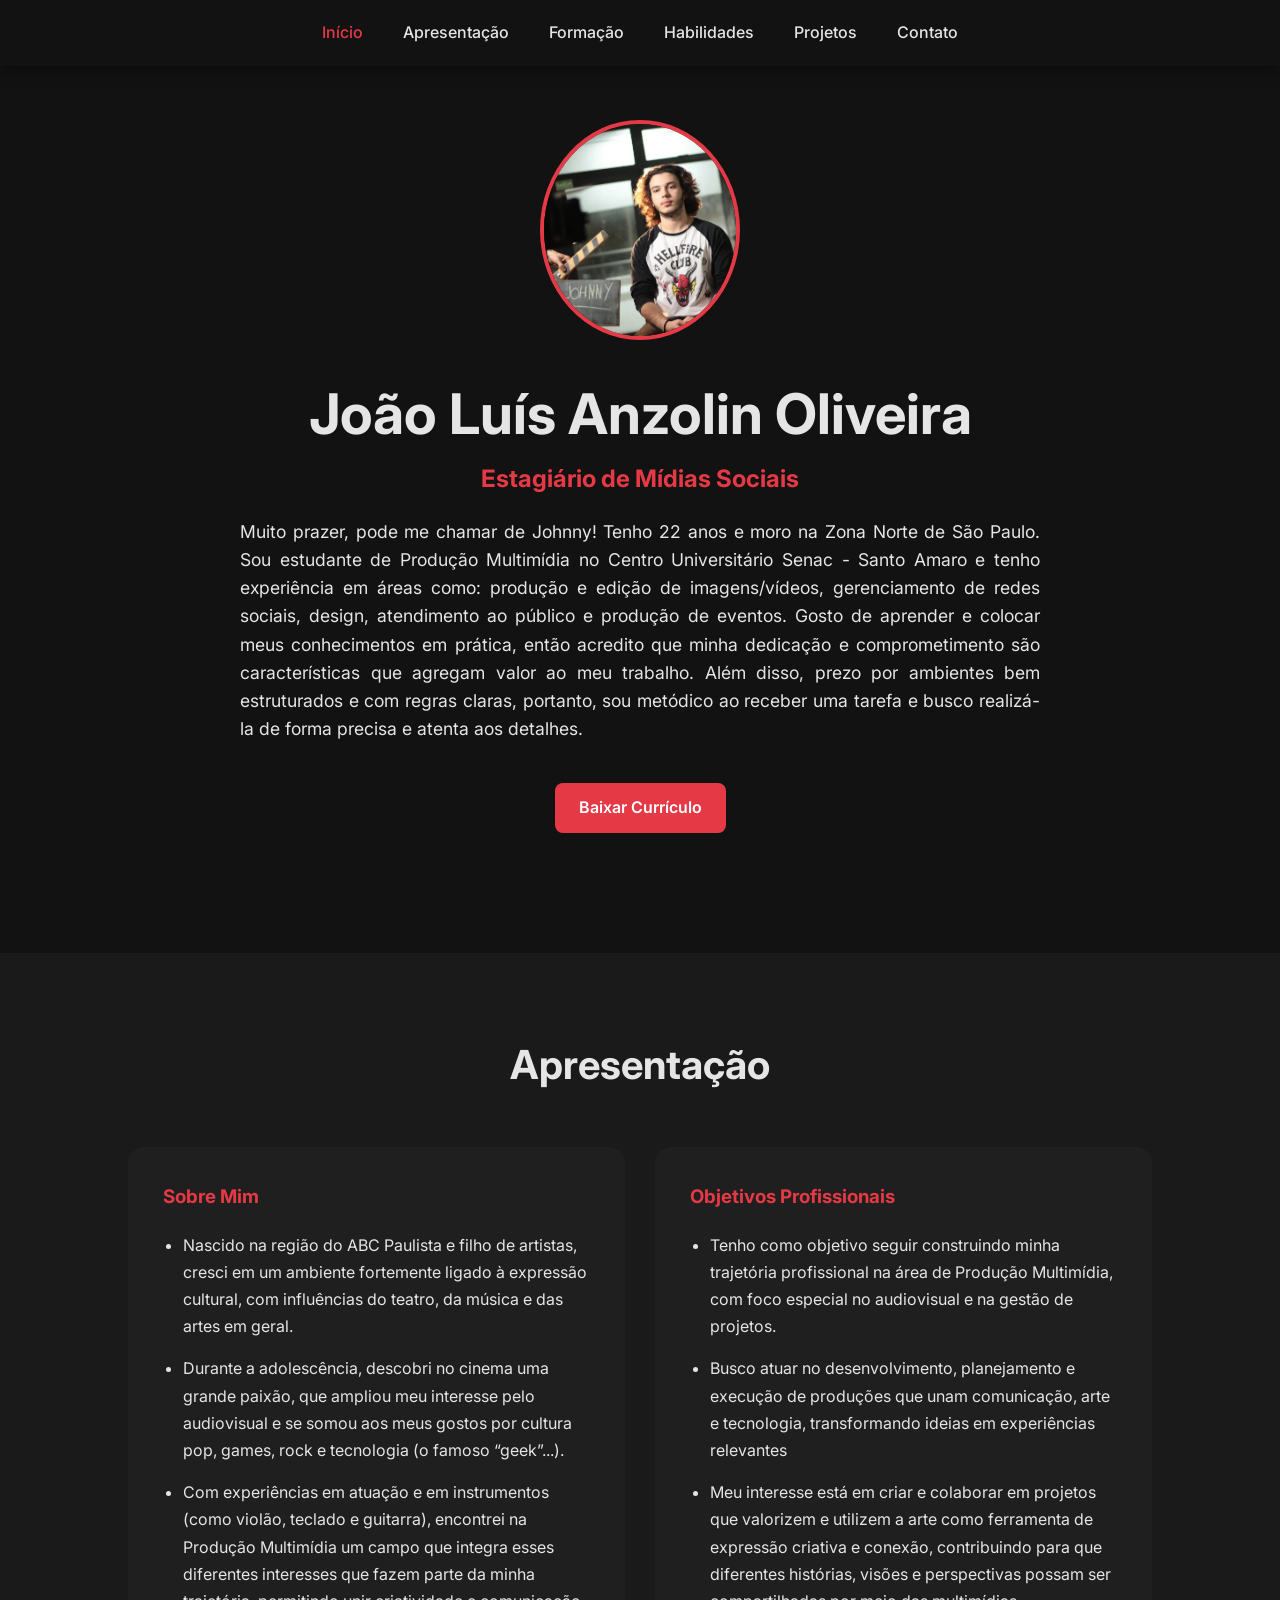
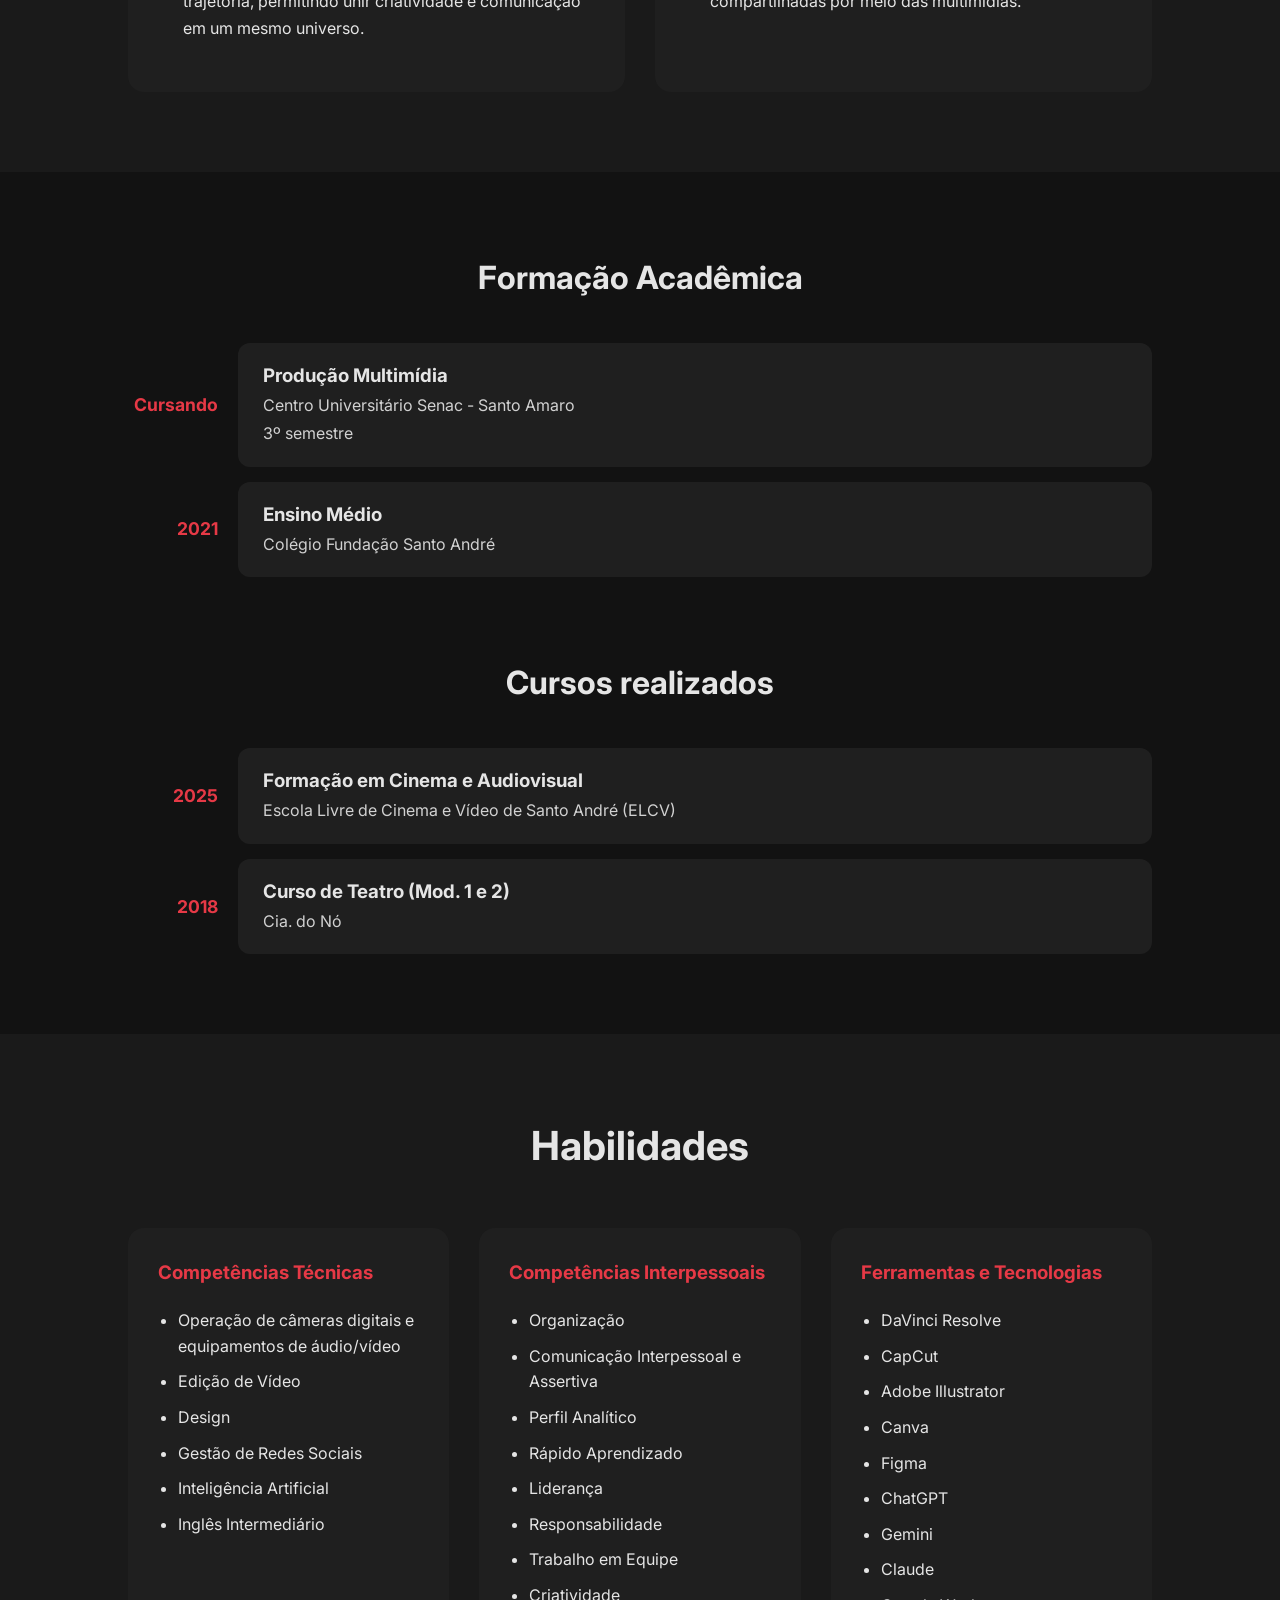
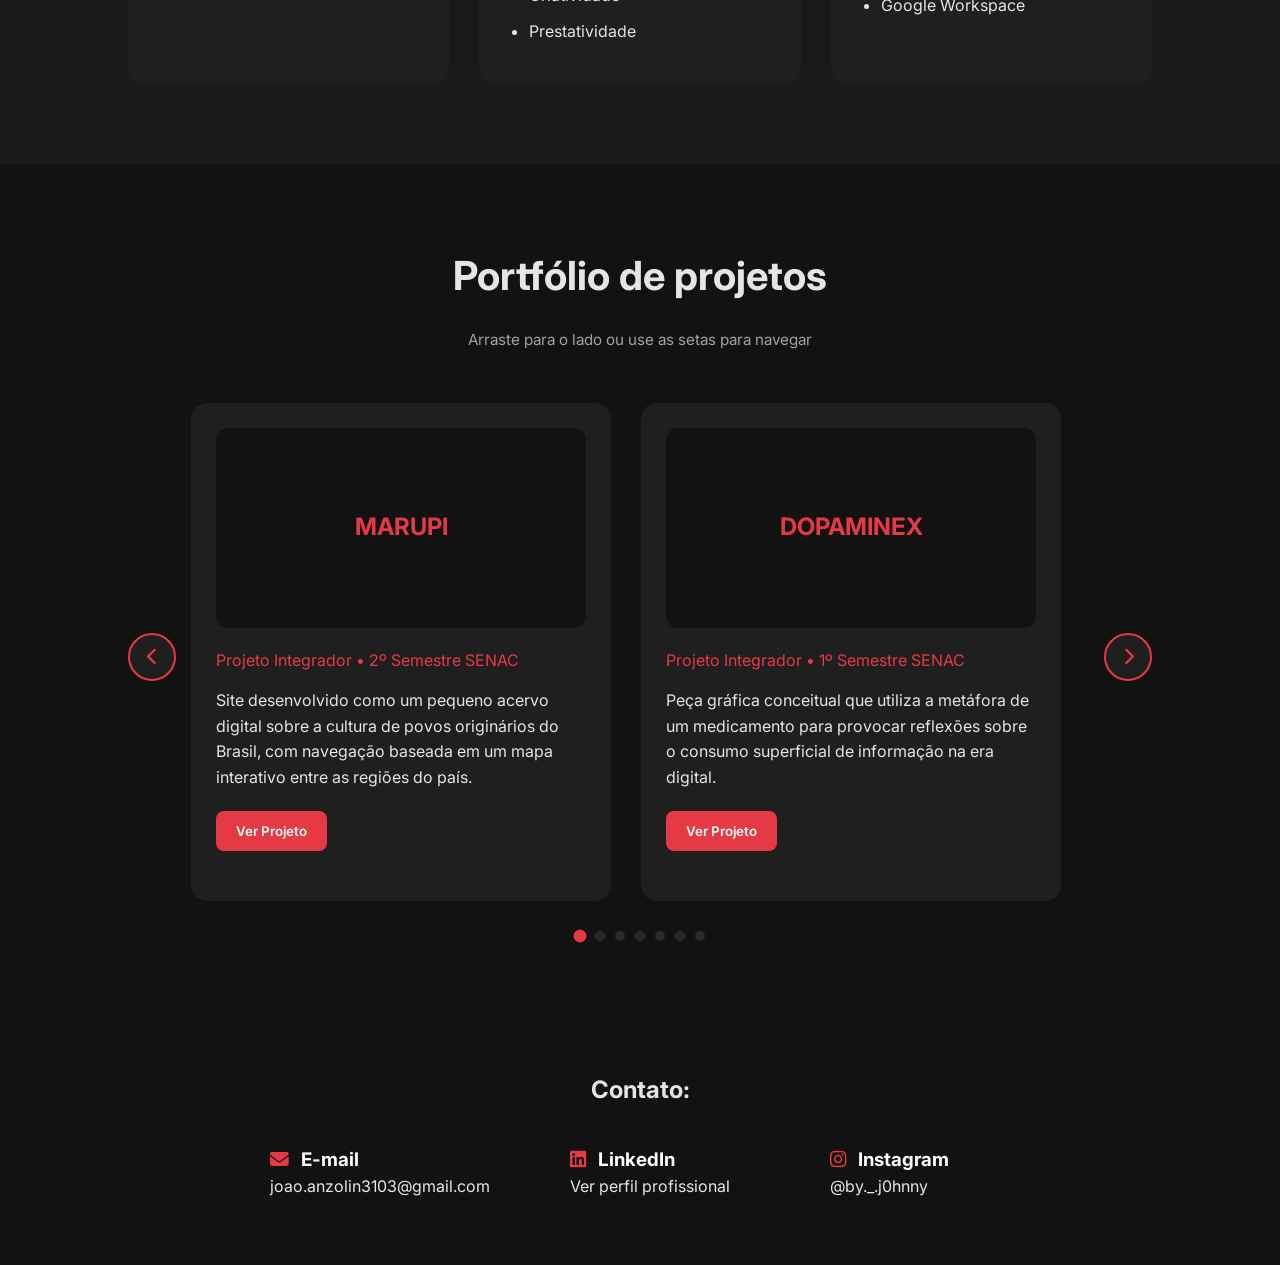
==== index.html @ f4785bb2 "Add files via upload" ====
<!DOCTYPE html>
<html lang="pt-BR">

<head>

    <meta charset="UTF-8">
    <meta name="viewport" content="width=device-width, initial-scale=1.0">

    <title>João Luís Anzolin Oliveira | Portfólio</title>

    <meta name="description" content="Portfólio de João Luís Anzolin Oliveira, estudante de Produção Multimídia e estagiário de Mídias Sociais. Conheça os projetos!">

    <!-- Como o link do site aparece ao ser compartilhado
         (no WhatsApp, LinkedIn, Facebook, etc.) -->
    <meta property="og:type" content="website">
    <meta property="og:title" content="João Luís Anzolin Oliveira | Portfólio">
    <meta property="og:description" content="Portfólio de João Luís Anzolin Oliveira, estudante de Produção Multimídia e estagiário de Mídias Sociais. Conheça os projetos!">
    <meta property="og:image" content="img/perfil.jpg">

    <!-- Trocar pela URL real onde o site for publicado -->
    <meta property="og:url" content="https://.com.br">
    <meta property="og:locale" content="pt_BR">

    <link rel="stylesheet" href="https://cdnjs.cloudflare.com/ajax/libs/font-awesome/6.7.2/css/all.min.css">
    <link rel="stylesheet" href="css/style.css">

</head>

<body>

    <!-- ============================================
         LINK DE ACESSIBILIDADE
         permitindo pular o menu e ir direto ao conteúdo
    ============================================ -->

    <a href="#conteudo-principal" class="skip-link">Pular para o conteúdo principal</a>

    <!-- ============================================
         HEADER
    ============================================ -->

    <header>
        <nav>
            <button class="menu-hamburguer" type="button" aria-label="Abrir menu de navegação" aria-expanded="false" aria-controls="menu-principal">
                <i class="fa-solid fa-bars"></i>
            </button>

            <ul id="menu-principal">
                <li><a href="#home">Início</a></li>
                <li><a href="#sobre">Apresentação</a></li>
                <li><a href="#formacao">Formação</a></li>
                <li><a href="#habilidades">Habilidades</a></li>
                <li><a href="#projetos">Projetos</a></li>
                <li><a href="#contato">Contato</a></li>
            </ul>
        </nav>
    </header>

    <!-- ============================================
         CONTEÚDO PRINCIPAL
    ============================================ -->

    <main id="conteudo-principal">

        <!-- ===========================
             HOME
        =========================== -->

        <section id="home" class="hero">

            <img src="img/perfil.jpg" alt="Foto de João Luís">

            <h1>João Luís Anzolin Oliveira</h1>

            <h2>Estagiário de Mídias Sociais</h2>

            <p>
                Muito prazer, pode me chamar de Johnny!
                Tenho 22 anos e moro na Zona Norte de São Paulo.
                Sou estudante de Produção Multimídia no Centro Universitário Senac - Santo Amaro
                e tenho experiência em áreas como: produção e edição de imagens/vídeos,
                gerenciamento de redes sociais, design, atendimento ao público e produção de eventos.
                Gosto de aprender e colocar meus conhecimentos em prática, então acredito
                que minha dedicação e comprometimento são características que agregam valor ao meu trabalho.
                Além disso, prezo por ambientes bem estruturados e com regras claras, portanto,
                sou metódico ao receber uma tarefa e busco realizá-la de forma precisa e atenta aos detalhes.
            </p>

            <div class="hero-buttons">
                <a href="arquivos/Currículo João Luís A. Oliveira.pdf" download>
                    Baixar Currículo
                </a>
            </div>

        </section>

        <!-- ===========================
             SOBRE
        =========================== -->

        <section id="sobre" class="revelar">

            <div class="container">

                <h2>Apresentação</h2>

                <div class="sobre-content">

                    <div class="card-sobre">

                        <h3>Sobre Mim</h3>

                        <ul>
                            <li>
                                Nascido na região do ABC Paulista e filho de artistas,
                                cresci em um ambiente fortemente ligado à expressão cultural,
                                com influências do teatro, da música e das artes em geral.
                            </li>

                            <li>
                                Durante a adolescência, descobri no cinema uma grande paixão,
                                que ampliou meu interesse pelo audiovisual e se somou aos meus
                                gostos por cultura pop, games, rock e tecnologia (o famoso “geek”...).
                            </li>

                            <li>
                                Com experiências em atuação e em instrumentos (como violão, teclado e guitarra),
                                encontrei na Produção Multimídia um campo que integra esses diferentes interesses
                                que fazem parte da minha trajetória, permitindo unir criatividade e comunicação
                                em um mesmo universo.
                            </li>
                        </ul>

                    </div>

                    <div class="card-sobre">

                        <h3>Objetivos Profissionais</h3>

                        <ul>
                            <li>
                                Tenho como objetivo seguir construindo minha trajetória
                                profissional na área de Produção Multimídia, com foco
                                especial no audiovisual e na gestão de projetos.
                            </li>

                            <li>
                                Busco atuar no desenvolvimento, planejamento e execução de produções que unam
                                comunicação, arte e tecnologia, transformando ideias em experiências relevantes
                            </li>

                            <li>
                                Meu interesse está em criar e colaborar em projetos que valorizem e utilizem a arte
                                como ferramenta de expressão criativa e conexão, contribuindo para que diferentes histórias,
                                visões e perspectivas possam ser compartilhadas por meio das multimídias.
                            </li>
                        </ul>

                    </div>

                </div>

            </div>

        </section>

        <!-- ===========================
             FORMAÇÃO
        =========================== -->

        <section id="formacao" class="revelar">

            <div class="container">

                <h2>Formação Acadêmica</h2>

                <div class="timeline">

                    <div class="timeline-item">
                        <span class="ano">Cursando</span>
                        <div class="timeline-card">
                            <h3>Produção Multimídia</h3>
                            <p>Centro Universitário Senac - Santo Amaro</p>
                            <p>3º semestre</p>
                        </div>
                    </div>

                    <div class="timeline-item">
                        <span class="ano">2021</span>
                        <div class="timeline-card">
                            <h3>Ensino Médio</h3>
                            <p>Colégio Fundação Santo André</p>
                        </div>
                    </div>

                </div>

            </div>

            <div class="container">

                <h2>Cursos realizados</h2>

                <div class="timeline">

                    <div class="timeline-item">
                        <span class="ano">2025</span>
                        <div class="timeline-card">
                            <h3>Formação em Cinema e Audiovisual</h3>
                            <p>Escola Livre de Cinema e Vídeo de Santo André (ELCV)</p>
                        </div>
                    </div>

                    <div class="timeline-item">
                        <span class="ano">2018</span>
                        <div class="timeline-card">
                            <h3>Curso de Teatro (Mod. 1 e 2)</h3>
                            <p>Cia. do Nó</p>
                        </div>
                    </div>

                </div>

            </div>

        </section>

        <!-- ===========================
             HABILIDADES
        =========================== -->

        <section id="habilidades" class="revelar">

            <div class="container">

                <h2>Habilidades</h2>

                <div class="skills-grid">

                    <div class="skill-card">

                        <h3>Competências Técnicas</h3>

                        <ul>
                            <li>Operação de câmeras digitais e equipamentos de áudio/vídeo</li>
                            <li>Edição de Vídeo</li>
                            <li>Design</li>
                            <li>Gestão de Redes Sociais</li>
                            <li>Inteligência Artificial</li>
                            <li>Inglês Intermediário</li>
                        </ul>

                    </div>

                    <div class="skill-card">

                        <h3>Competências Interpessoais</h3>

                        <ul>
                            <li>Organização</li>
                            <li>Comunicação Interpessoal e Assertiva</li>
                            <li>Perfil Analítico</li>
                            <li>Rápido Aprendizado</li>
                            <li>Liderança</li>
                            <li>Responsabilidade</li>
                            <li>Trabalho em Equipe</li>
                            <li>Criatividade</li>
                            <li>Prestatividade</li>
                        </ul>

                    </div>

                    <div class="skill-card">

                        <h3>Ferramentas e Tecnologias</h3>

                        <ul>
                            <li>DaVinci Resolve</li>
                            <li>CapCut</li>
                            <li>Adobe Illustrator</li>
                            <li>Canva</li>
                            <li>Figma</li>
                            <li>ChatGPT</li>
                            <li>Gemini</li>
                            <li>Claude</li>
                            <li>Google Workspace</li>
                        </ul>

                    </div>

                </div>

            </div>

        </section>

        <!-- ===========================
             PORTFÓLIO DE PROJETOS
        =========================== -->

        <section id="projetos" class="revelar">

            <div class="container">

                <h2>Portfólio de projetos</h2>
                <p class="carrossel-dica">Arraste para o lado ou use as setas para navegar</p>

                <div class="carrossel-projetos">

                    <button class="carrossel-seta carrossel-seta-anterior" type="button" aria-label="Ver projeto anterior">
                        <i class="fa-solid fa-chevron-left"></i>
                    </button>

                    <div class="projetos-grid" id="projetos-grid">

                        <!-- MARUPI -->

                        <div class="projeto-card">

                            <div class="projeto-capa">
                                MARUPI
                            </div>

                            <p class="projeto-subtitulo">
                                Projeto Integrador • 2º Semestre SENAC
                            </p>

                            <p>
                                Site desenvolvido como um pequeno acervo digital sobre a cultura de povos originários do Brasil,
                                com navegação baseada em um mapa interativo entre as regiões do país.
                            </p>

                            <button class="projeto-btn" data-modal-target="modal-marupi">
                                Ver Projeto
                            </button>

                        </div>

                        <!-- DOPAMINEX -->

                        <div class="projeto-card">

                            <div class="projeto-capa">
                                DOPAMINEX
                            </div>

                            <p class="projeto-subtitulo">
                                Projeto Integrador • 1º Semestre SENAC
                            </p>

                            <p>
                                Peça gráfica conceitual que utiliza a metáfora de um medicamento para provocar reflexões sobre o consumo superficial
                                de informação na era digital.
                            </p>

                            <button class="projeto-btn" data-modal-target="modal-dopaminex">
                                Ver Projeto
                            </button>

                        </div>

                        <!-- PRA ONDE? -->

                        <div class="projeto-card">

                            <div class="projeto-capa">
                                PRA ONDE?
                            </div>

                            <p class="projeto-subtitulo">
                                Curta-metragem • ELCV
                            </p>

                            <p>
                                Filme produzido em apenas 72 horas para a Noite de Kino 2024,
                                reunindo estudantes de cinema em um desafio de criação audiovisual intensiva.
                            </p>

                            <button class="projeto-btn" data-modal-target="modal-curta">
                                Ver Projeto
                            </button>

                        </div>

                        <!-- CARTÕES POSTAIS -->

                        <div class="projeto-card">

                            <div class="projeto-capa">
                                CARTÕES POSTAIS
                            </div>

                            <p class="projeto-subtitulo">
                                Projeto Gráfico
                            </p>

                            <p>
                                Série de cartões-postais que exploram a interpretação visual de uma música, transformando elementos sonoros em composições gráficas
                                por meio de cor, forma e referências.
                            </p>

                            <button class="projeto-btn" data-modal-target="modal-cartao">
                                Ver Projeto
                            </button>

                        </div>

                        <!-- DATA VISUALIZATION -->

                        <div class="projeto-card">

                            <div class="projeto-capa">
                                DATA VISUALIZATION
                            </div>

                            <p class="projeto-subtitulo">
                                Pôster de visualização de dados experimental
                            </p>

                            <p>
                                Projeto desenvolvido a partir de pesquisa histórica sobre o cinema como mídia, representando suas conexões,
                                influências e transformações desde o surgimento até a contemporaneidade.
                            </p>

                            <button class="projeto-btn" data-modal-target="modal-dataviz">
                                Ver Projeto
                            </button>

                        </div>

                        <!-- PARTILHAR -->

                        <div class="projeto-card">

                            <div class="projeto-capa">
                                PARTILHAR
                            </div>

                            <p class="projeto-subtitulo">
                                Exercício semiótica
                            </p>

                            <p>
                                Vídeo desenvolvido a partir de uma poesia autoral, explorando diferentes formas de construir significado por meio da imagem,
                                do som e expressão visual.
                            </p>

                            <button class="projeto-btn" data-modal-target="modal-partilhar">
                                Ver Projeto
                            </button>

                        </div>

                        <!-- EXERCÍCIOS DE CÂMERA -->

                        <div class="projeto-card">

                            <div class="projeto-capa">
                                OPERAÇÃO DE CÂMERA
                            </div>

                            <p class="projeto-subtitulo">
                                Exercícios práticos • Instituto CRIAR
                            </p>

                            <p>
                                Captações realizadas para o estudo prático de operação de câmeras e direção
                                de fotografia, utilizando equipamentos profissionais e o estúdio da instituição.
                            </p>

                            <button class="projeto-btn" data-modal-target="modal-exercicios-camera">
                                Ver Projeto
                            </button>

                        </div>

                    </div>

                    <button class="carrossel-seta carrossel-seta-proxima" type="button" aria-label="Ver próximo projeto">
                        <i class="fa-solid fa-chevron-right"></i>
                    </button>

                </div>

                <div class="carrossel-dots" id="carrossel-dots" role="tablist" aria-label="Selecionar projeto"></div>

            </div>

        </section>

    </main>

    <!-- ============================================
         CONTATO
    ============================================ -->

    <footer id="contato" class="revelar">

        <div class="container">

            <h2>Contato:</h2>

            <div class="contato-links">

                <a href="https://mail.google.com/mail/?view=cm&fs=1&to=joao.anzolin3103@gmail.com"
                   target="_blank"
                   class="contato-item">
                    <h3><i class="fa-solid fa-envelope"></i> E-mail</h3>
                    <p>joao.anzolin3103@gmail.com</p>
                </a>

                <a href="https://www.linkedin.com/in/joão-luís-anzolin-oliveira-823306269"
                   target="_blank"
                   class="contato-item">
                    <h3><i class="fa-brands fa-linkedin"></i> LinkedIn</h3>
                    <p>Ver perfil profissional</p>
                </a>

                <a href="https://www.instagram.com/by._.j0hnny"
                   target="_blank"
                   class="contato-item">
                    <h3><i class="fa-brands fa-instagram"></i> Instagram</h3>
                    <p>@by._.j0hnny</p>
                </a>

            </div>

        </div>

    </footer>

    <!-- ============================================
         MODAIS DOS PROJETOS
    ============================================ -->

    <div id="modal-dopaminex" class="modal" role="dialog" aria-modal="true" aria-labelledby="titulo-dopaminex">

        <div class="modal-content">

            <div class="modal-header">
                <h2 id="titulo-dopaminex">DOPAMINEX</h2>
            </div>

            <button class="fechar" data-modal-close aria-label="Fechar janela do projeto">
                &times;
            </button>

            <p class="descricao-projeto">
                O Projeto Integrador desenvolvido durante o 1º semestre do curso de Produção Multimídia do Senac,
                consiste em uma peça gráfica conceitual que propõe uma reflexão crítica sobre o consumo superficial de informação
                na era digital e seus impactos no pensamento crítico. A partir da metáfora de um medicamento, a proposta transforma
                a informação em um “produto de consumo”, questionando a forma como os conteúdos são absorvidos de maneira rápida,
                fragmentada e excessiva nas redes sociais. Com linguagem visual inspirada em embalagens farmacêuticas,
                o projeto utiliza elementos de ironia e sátira para evidenciar a busca constante por estímulos instantâneos
                e recompensas imediatas, incentivando o público a refletir sobre seus próprios hábitos de consumo, a sobrecarga
                de conteúdos e a perda de profundidade na construção do conhecimento.
            </p>

            <hr class="modal-divider">

            <div class="galeria">

                <figure class="imagem-projeto">
                    <a href="img/DOPAMINEX/caixa Dopaminex.jpg" target="_blank">
                        <img src="img/DOPAMINEX/caixa Dopaminex.jpg" alt="Peça gráfica Dopaminex 1">
                    </a>
                    <figcaption>
                        Peça gráfica 01 - Caixa
                    </figcaption>
                </figure>

                <figure class="imagem-projeto">
                    <a href="img/DOPAMINEX/rótulo Dopaminex.jpg" target="_blank">
                        <img src="img/DOPAMINEX/rótulo Dopaminex.jpg" alt="Peça gráfica Dopaminex 2">
                    </a>
                    <figcaption>
                        Peça gráfica 02 - Rótulo
                    </figcaption>
                </figure>

                <figure class="imagem-projeto">
                    <a href="img/DOPAMINEX/bula Dopaminex.jpg" target="_blank">
                        <img src="img/DOPAMINEX/bula Dopaminex.jpg" alt="Peça gráfica Dopaminex 3">
                    </a>
                    <figcaption>
                        Peça gráfica 03 - Bula
                    </figcaption>
                </figure>

            </div>

        </div>

    </div>

    <div id="modal-dataviz" class="modal" role="dialog" aria-modal="true" aria-labelledby="titulo-dataviz">

        <div class="modal-content">

            <div class="modal-header">
                <h2 id="titulo-dataviz">DATA VISUALIZATION</h2>
            </div>

            <button class="fechar" data-modal-close aria-label="Fechar janela do projeto">
                &times;
            </button>

            <p class="descricao-projeto">
                Projeto acadêmico desenvolvido para a disciplina de Arqueologia das Mídias, com foco na investigação histórica e
                cultural do cinema a partir de suas transformações técnicas, materiais e sociais ao longo do tempo.
                O trabalho resultou na criação de um pôster, concebido para representar as
                conexões, mutações e influências que moldaram essa mídia desde sua origem até a atualidade.
                A proposta combina pesquisa, design da informação e linguagem visual experimental para traduzir processos históricos
                complexos em uma experiência gráfica que evidencia as relações entre tecnologia, cultura e comunicação
            </p>

            <hr class="modal-divider">

            <div class="galeria">

                <figure class="imagem-projeto">
                    <a href="img/DATA VISUALIZATION/frente Pôster.jpg" target="_blank">
                        <img src="img/DATA VISUALIZATION/frente Pôster.jpg" alt="Pôster Data Visualization frente">
                    </a>
                    <figcaption>
                        Frente do pôster
                    </figcaption>
                </figure>

                <figure class="imagem-projeto">
                    <a href="img/DATA VISUALIZATION/verso Pôster.jpg" target="_blank">
                        <img src="img/DATA VISUALIZATION/verso Pôster.jpg" alt="Pôster Data Visualization verso">
                    </a>
                    <figcaption>
                        Verso do pôster
                    </figcaption>
                </figure>

            </div>

        </div>

    </div>

    <div id="modal-cartao" class="modal" role="dialog" aria-modal="true" aria-labelledby="titulo-cartao">

        <div class="modal-content">

            <div class="modal-header">
                <h2 id="titulo-cartao">CARTÕES POSTAIS</h2>
            </div>

            <button class="fechar" data-modal-close aria-label="Fechar janela do projeto">
                &times;
            </button>

            <p class="descricao-projeto">
                Projeto acadêmico desenvolvido na disciplina de Processos Gráficos, voltado à tradução de uma obra musical
                para a linguagem visual. A partir da música "YYZ", da banda Rush, foram criados cinco cartões-postais que
                exploram diferentes interpretações gráficas de seus ritmos, referências e atmosferas, utilizando elementos
                de composição, cor e forma para transformar uma experiência sonora em comunicação visual.
            </p>

            <hr class="modal-divider">

            <div class="galeria">

                <figure class="imagem-projeto">
                    <a href="img/CARTÕES POSTAIS/Cartão 01.jpg" target="_blank">
                        <img src="img/CARTÕES POSTAIS/Cartão 01.jpg" alt="Arte Cartão Postal 01">
                    </a>
                    <figcaption>
                        Arte 01
                    </figcaption>
                </figure>

                <figure class="imagem-projeto">
                    <a href="img/CARTÕES POSTAIS/Cartão 02.jpg" target="_blank">
                        <img src="img/CARTÕES POSTAIS/Cartão 02.jpg" alt="Arte Cartão Postal 02">
                    </a>
                    <figcaption>
                        Arte 02
                    </figcaption>
                </figure>

                <figure class="imagem-projeto">
                    <a href="img/CARTÕES POSTAIS/Cartão 03.jpg" target="_blank">
                        <img src="img/CARTÕES POSTAIS/Cartão 03.jpg" alt="Arte Cartão Postal 03">
                    </a>
                    <figcaption>
                        Arte 03
                    </figcaption>
                </figure>

                <figure class="imagem-projeto">
                    <a href="img/CARTÕES POSTAIS/Cartão 04.jpg" target="_blank">
                        <img src="img/CARTÕES POSTAIS/Cartão 04.jpg" alt="Arte Cartão Postal 04">
                    </a>
                    <figcaption>
                        Arte 04
                    </figcaption>
                </figure>

                <figure class="imagem-projeto">
                    <a href="img/CARTÕES POSTAIS/Cartão 05.jpg" target="_blank">
                        <img src="img/CARTÕES POSTAIS/Cartão 05.jpg" alt="Arte Cartão Postal 05">
                    </a>
                    <figcaption>
                        Arte 05
                    </figcaption>
                </figure>

                <figure class="imagem-projeto">
                    <a href="img/CARTÕES POSTAIS/Cartão verso.jpg" target="_blank">
                        <img src="img/CARTÕES POSTAIS/Cartão verso.jpg" alt="Arte Cartão Postal verso">
                    </a>
                    <figcaption>
                        Verso cartão
                    </figcaption>
                </figure>

            </div>

        </div>

    </div>

    <div id="modal-partilhar" class="modal" role="dialog" aria-modal="true" aria-labelledby="titulo-partilhar">

        <div class="modal-content">

            <div class="modal-header">
                <h2 id="titulo-partilhar">PARTILHAR</h2>
            </div>

            <button class="fechar" data-modal-close aria-label="Fechar janela do projeto">
                &times;
            </button>

            <p class="descricao-projeto">
                Projeto acadêmico desenvolvido para a disciplina de Comunicação e Expressão, com o objetivo de explorar a
                construção de significados por meio de diferentes sistemas de linguagem. A partir de uma poesia autoral,
                foi desenvolvido um vídeo experimental que buscou comunicar sensações, conceitos e interpretações para além
                das palavras, investigando como diferentes signos podem transmitir mensagens e influenciar a percepção do público.
            </p>

            <hr class="modal-divider">

            <div class="galeria">

                <figure class="imagem-projeto">

                    <iframe
                        id="player-partilhar"
                        class="video-projeto"
                        src=""
                        data-src="https://www.youtube.com/embed/IU_LIk_MJOg?enablejsapi=1"
                        title="PARTILHAR"
                        allowfullscreen>
                    </iframe>

                    <figcaption>
                        Vídeo experimental
                    </figcaption>

                </figure>

                <figure class="imagem-projeto">
                    <a href="img/PARTILHAR/Poesia autoral.jpg" target="_blank">
                        <img src="img/PARTILHAR/Poesia autoral.jpg" alt="Poesia PARTILHAR">
                    </a>
                    <figcaption>
                        Poesia autoral
                    </figcaption>
                </figure>

            </div>

        </div>

    </div>

    <div id="modal-curta" class="modal" role="dialog" aria-modal="true" aria-labelledby="titulo-curta">

        <div class="modal-content">

            <div class="modal-header">
                <h2 id="titulo-curta">PRA ONDE?</h2>
            </div>

            <button class="fechar" data-modal-close aria-label="Fechar janela do projeto">
                &times;
            </button>

            <p class="descricao-projeto">
                Curta-metragem produzido pelas turmas 10 e 11 da Escola Livre de Cinema e Vídeo de Santo André
                para a Noite de Kino 2024, tradicional mostra e gincana audiovisual promovida pelo Festival Internacional de Curtas
                de São Paulo (Curta Kinoforum). O desafio consistia na criação de um filme em apenas 3 dias,
                desde a concepção até a finalização. Neste projeto, atuei na equipe de fotografia, contribuindo para a construção da
                linguagem visual da obra. O resultado foi exibido na Cinemateca Brasileira, ao lado de produções realizadas por
                estudantes de diversas escolas e faculdades de cinema
            </p>

            <hr class="modal-divider">

            <div class="galeria">

                <figure class="imagem-projeto">

                    <iframe
                        id="player-pra-onde"
                        class="video-projeto"
                        src=""
                        data-src="https://www.youtube.com/embed/0gg0PF0K8fY?enablejsapi=1"
                        title="PRA ONDE?"
                        allowfullscreen>
                    </iframe>

                    <figcaption>
                        Curta-metragem ELCV
                    </figcaption>

                </figure>

            </div>

        </div>

    </div>

    <div id="modal-marupi" class="modal" role="dialog" aria-modal="true" aria-labelledby="titulo-marupi">

        <div class="modal-content">

            <div class="modal-header">
                <h2 id="titulo-marupi">MARUPI</h2>
            </div>

            <button class="fechar" data-modal-close aria-label="Fechar janela do projeto">
                &times;
            </button>

            <p class="descricao-projeto">
                O Projeto Integrador desenvolvido no 2º semestre do curso de Produção Multimídia do Senac foi
                um site interativo concebido como um acervo digital sobre a cultura de povos originários representativos de cada região
                do Brasil, estruturado a partir de um mapa do país que permite o usuário explorar e conhecer etnias
                diferentes em cada território. O projeto reúne conteúdos sobre história, arte, medicinas tradicionais, rituais, danças, rezas e
                cantos em uma navegação visual e acessível, com o objetivo de valorizar saberes ancestrais, aproximar o público da
                diversidade indígena e reforçar a ideia de que essas culturas permanecem vivas e em transformação. Em paralelo, foi
                também desenvolvida uma campanha curta de divulgação desse projeto pelo Instagram para apresentar o tema, estimular
                engajamento e levar os usuários ao site por meio de conteúdos informativos e interessantes.
            </p>

            <p class="link-instagram">
                <a href="https://www.instagram.com/marupi.caminhos?utm_source=ig_web_button_share_sheet&igsh=ZDNlZDc0MzIxNw=="
                   target="_blank">
                    <i class="fa-brands fa-instagram"></i>
                    Ver campanha no Instagram
                </a>
            </p>

            <hr class="modal-divider">

            <div class="galeria">

                <figure class="imagem-projeto">
                    <a href="img/MARUPI/inicio site.jpg" target="_blank">
                        <img src="img/MARUPI/inicio site.jpg" alt="Print início site">
                    </a>
                    <figcaption>Tela inicial do site</figcaption>
                </figure>

                <figure class="imagem-projeto">
                    <a href="img/MARUPI/home site.jpg" target="_blank">
                        <img src="img/MARUPI/home site.jpg" alt="Print home site">
                    </a>
                    <figcaption>Homepage</figcaption>
                </figure>

                <figure class="imagem-projeto">
                    <a href="img/MARUPI/pop-up site.jpg" target="_blank">
                        <img src="img/MARUPI/pop-up site.jpg" alt="Print pop-up site">
                    </a>
                    <figcaption>Pop-up região</figcaption>
                </figure>

                <figure class="imagem-projeto">
                    <a href="img/MARUPI/pagina site.jpg" target="_blank">
                        <img src="img/MARUPI/pagina site.jpg" alt="Print página site">
                    </a>
                    <figcaption>Página etnia</figcaption>
                </figure>

                <figure class="imagem-projeto">
                    <a href="img/MARUPI/conteudo site.jpg" target="_blank">
                        <img src="img/MARUPI/conteudo site.jpg" alt="Print conteúdo site">
                    </a>
                    <figcaption>Conteúdo página</figcaption>
                </figure>

                <figure class="imagem-projeto">
                    <a href="img/MARUPI/videos site.jpg" target="_blank">
                        <img src="img/MARUPI/videos site.jpg" alt="Print videos site">
                    </a>
                    <figcaption>Acervo audiovisual</figcaption>
                </figure>

                <figure class="imagem-projeto">
                    <a href="img/MARUPI/acessibilidade site.jpg" target="_blank">
                        <img src="img/MARUPI/acessibilidade site.jpg" alt="Print configurações site">
                    </a>
                    <figcaption>Menu de acessibilidade</figcaption>
                </figure>

            </div>

        </div>

    </div>

    <div id="modal-exercicios-camera" class="modal" role="dialog" aria-modal="true" aria-labelledby="titulo-exercicios-camera">

        <div class="modal-content">

            <div class="modal-header">
                <h2 id="titulo-exercicios-camera">EXERCÍCIOS DE CÂMERA - INSTITUTO CRIAR</h2>
            </div>

            <button class="fechar" data-modal-close aria-label="Fechar janela do projeto">
                &times;
            </button>

            <p class="descricao-projeto">
                Exercícios práticos realizados no Instituto CRIAR, voltados ao estudo de operação de câmera e nos
                fundamentos da direção de fotografia. As atividades envolveram a utilização de equipamentos profissionais
                e do estúdio do instituto CRIAR para explorar enquadramentos, movimentos de câmera, composição e iluminação,
                proporcionando experiência prática em set e na construção da linguagem audiovisual.
            </p>

            <hr class="modal-divider">

            <div class="galeria">

                <!-- Vídeo 1 -->
                <figure class="imagem-projeto">

                    <iframe
                        id="player-exercicios-camera-1"
                        class="video-projeto"
                        src=""
                        data-src="https://www.youtube.com/embed/ew3oLPJVqP8?enablejsapi=1"
                        title="Exercícios de Câmera - Vídeo 1"
                        allowfullscreen>
                    </iframe>

                    <figcaption>
                         Plongée
                    </figcaption>

                </figure>

                <!-- Vídeo 2 -->
                <figure class="imagem-projeto">

                    <iframe
                        id="player-exercicios-camera-2"
                        class="video-projeto"
                        src=""
                        data-src="https://www.youtube.com/embed/c6nniWTf0J8?enablejsapi=1"
                        title="Exercícios de Câmera - Vídeo 2"
                        allowfullscreen>
                    </iframe>

                    <figcaption>
                        Dolly Zoom
                    </figcaption>

                </figure>

                <!-- Vídeo 3 -->
                <figure class="imagem-projeto">

                    <iframe
                        id="player-exercicios-camera-3"
                        class="video-projeto"
                        src=""
                        data-src="https://www.youtube.com/embed/x5KIUnOJ7i0?enablejsapi=1"
                        title="Exercícios de Câmera - Vídeo 3"
                        allowfullscreen>
                    </iframe>

                    <figcaption>
                        Plano Detalhe
                    </figcaption>

                </figure>

                <!-- Vídeo 4 -->
                <figure class="imagem-projeto">

                    <iframe
                        id="player-exercicios-camera-4"
                        class="video-projeto"
                        src=""
                        data-src="https://www.youtube.com/embed/iNQZBDsY13o?enablejsapi=1"
                        title="Exercícios de Câmera - Vídeo 4"
                        allowfullscreen>
                    </iframe>

                    <figcaption>
                        Plano Conjunto
                    </figcaption>

                </figure>

            </div>

        </div>

    </div>

    <!-- ============================================
         JAVASCRIPT
    ============================================ -->

    <script>

        // ============================================
        // 1) ABRIR / FECHAR MODAIS
        // ============================================

        let elementoQueAbriuModal = null;

        function elementosFocaveis(modal) {
            const selecao = 'a[href], button:not([disabled]), textarea, input, select, iframe, [tabindex]:not([tabindex="-1"])';
            return Array.from(modal.querySelectorAll(selecao))
                .filter(elemento => elemento.offsetParent !== null);
        }

        function aoApertarTabNoModal(evento) {
            if (evento.key !== "Tab") return;

            const modalAberto = document.querySelector('.modal[aria-hidden="false"]');
            if (!modalAberto) return;

            const focaveis = elementosFocaveis(modalAberto);
            if (!focaveis.length) return;

            const primeiro = focaveis[0];
            const ultimo = focaveis[focaveis.length - 1];

            if (evento.shiftKey && document.activeElement === primeiro) {
                evento.preventDefault();
                ultimo.focus();
            } else if (!evento.shiftKey && document.activeElement === ultimo) {
                evento.preventDefault();
                primeiro.focus();
            }
        }

        document.addEventListener("keydown", aoApertarTabNoModal);

        function abrirModal(modal, gatilho) {
            elementoQueAbriuModal = gatilho;

            modal.style.display = "block";
            modal.setAttribute("aria-hidden", "false");

            const iframes = modal.querySelectorAll("iframe");
            iframes.forEach(iframe => {
                if (iframe.dataset.src) {
                    iframe.src = iframe.dataset.src;
                }
            });

            setTimeout(() => {
                const botaoFechar = modal.querySelector(".fechar");
                if (botaoFechar) {
                    botaoFechar.focus();
                }
            }, 100);
        }

        function fecharModal(modal) {
            modal.style.display = "none";
            modal.setAttribute("aria-hidden", "true");

            const iframes = modal.querySelectorAll("iframe");
            iframes.forEach(iframe => {
                iframe.src = "";
            });

            if (elementoQueAbriuModal) {
                elementoQueAbriuModal.focus();
            }
        }

        document.querySelectorAll("[data-modal-target]").forEach(botao => {
            botao.addEventListener("click", () => {
                const modal = document.getElementById(botao.dataset.modalTarget);
                if (modal) {
                    abrirModal(modal, botao);
                }
            });
        });

        document.querySelectorAll("[data-modal-close]").forEach(botao => {
            botao.addEventListener("click", () => {
                const modal = botao.closest(".modal");
                if (modal) {
                    fecharModal(modal);
                }
            });
        });

        window.addEventListener("click", (evento) => {
            document.querySelectorAll(".modal").forEach(modal => {
                if (evento.target === modal) {
                    fecharModal(modal);
                }
            });
        });

        window.addEventListener("keydown", (evento) => {
            if (evento.key === "Escape") {
                document.querySelectorAll(".modal").forEach(modal => {
                    if (modal.style.display === "block") {
                        fecharModal(modal);
                    }
                });
            }
        });

        // ============================================
        // 2) CARROSSEL DE PROJETOS
        // ============================================

        const carrossel = document.getElementById("projetos-grid");
        const setaAnterior = document.querySelector(".carrossel-seta-anterior");
        const setaProxima = document.querySelector(".carrossel-seta-proxima");
        const containerDots = document.getElementById("carrossel-dots");

        if (carrossel) {

            function distanciaDeUmCard() {
                const card = carrossel.querySelector(".projeto-card");
                const gap = 30;
                return card ? card.offsetWidth + gap : 0;
            }

            if (setaAnterior) {
                setaAnterior.addEventListener("click", () => {
                    carrossel.scrollBy({ left: -distanciaDeUmCard(), behavior: "smooth" });
                });
            }

            if (setaProxima) {
                setaProxima.addEventListener("click", () => {
                    carrossel.scrollBy({ left: distanciaDeUmCard(), behavior: "smooth" });
                });
            }

            let arrastando = false;
            let posicaoInicialX = 0;
            let scrollInicial = 0;

            carrossel.addEventListener("mousedown", (evento) => {
                arrastando = true;
                carrossel.classList.add("arrastando");
                posicaoInicialX = evento.pageX;
                scrollInicial = carrossel.scrollLeft;
            });

            window.addEventListener("mousemove", (evento) => {
                if (!arrastando) return;
                evento.preventDefault();
                const distancia = evento.pageX - posicaoInicialX;
                carrossel.scrollLeft = scrollInicial - distancia;
            });

            window.addEventListener("mouseup", () => {
                arrastando = false;
                carrossel.classList.remove("arrastando");
            });

            const cards = Array.from(carrossel.querySelectorAll(".projeto-card"));

            if (containerDots && cards.length) {

                cards.forEach((card, indice) => {
                    const dot = document.createElement("button");
                    dot.type = "button";
                    dot.className = "carrossel-dot";
                    dot.setAttribute("role", "tab");
                    dot.setAttribute("aria-label", `Ir para o projeto ${indice + 1} de ${cards.length}`);

                    dot.addEventListener("click", () => {
                        card.scrollIntoView({ behavior: "smooth", inline: "center", block: "nearest" });
                    });

                    containerDots.appendChild(dot);
                });

                const dots = Array.from(containerDots.children);

                function atualizarDotAtivo() {
                    const centroCarrossel = carrossel.scrollLeft + carrossel.clientWidth / 2;

                    let indiceMaisProximo = 0;
                    let menorDistancia = Infinity;

                    cards.forEach((card, indice) => {
                        const centroCard = card.offsetLeft + card.offsetWidth / 2;
                        const distancia = Math.abs(centroCard - centroCarrossel);

                        if (distancia < menorDistancia) {
                            menorDistancia = distancia;
                            indiceMaisProximo = indice;
                        }
                    });

                    dots.forEach((dot, indice) => {
                        dot.classList.toggle("ativo", indice === indiceMaisProximo);
                        dot.setAttribute("aria-selected", indice === indiceMaisProximo ? "true" : "false");
                    });
                }

                let atualizacaoPendente = false;

                carrossel.addEventListener("scroll", () => {
                    if (atualizacaoPendente) return;
                    atualizacaoPendente = true;

                    requestAnimationFrame(() => {
                        atualizarDotAtivo();
                        atualizacaoPendente = false;
                    });
                });

                window.addEventListener("resize", atualizarDotAtivo);

                atualizarDotAtivo();
            }

        }

        // ============================================
        // 3) ANIMAÇÃO AO ROLAR A PÁGINA
        // ============================================

        const elementosRevelar = document.querySelectorAll(".revelar");

        function revelarElementos() {
            elementosRevelar.forEach(elemento => {
                const topoElemento = elemento.getBoundingClientRect().top;
                const alturaTela = window.innerHeight;

                if (topoElemento < alturaTela - 50) {
                    elemento.classList.add("ativo");
                }
            });
        }

        window.addEventListener("scroll", revelarElementos);

        revelarElementos();

        // ============================================
        // 5) MENU (MOBILE)
        // ============================================

        const botaoHamburguer = document.querySelector(".menu-hamburguer");
        const menuPrincipal = document.getElementById("menu-principal");

        if (botaoHamburguer && menuPrincipal) {

            function alternarMenu(forcarFechado = false) {
                const estavaAberto = menuPrincipal.classList.contains("aberto");
                const novoEstado = forcarFechado ? false : !estavaAberto;

                menuPrincipal.classList.toggle("aberto", novoEstado);
                botaoHamburguer.setAttribute("aria-expanded", String(novoEstado));
                botaoHamburguer.innerHTML = novoEstado
                    ? '<i class="fa-solid fa-xmark"></i>'
                    : '<i class="fa-solid fa-bars"></i>';
            }

            botaoHamburguer.addEventListener("click", () => alternarMenu());

            menuPrincipal.querySelectorAll("a").forEach(link => {
                link.addEventListener("click", () => alternarMenu(true));
            });

            window.addEventListener("resize", () => {
                if (window.innerWidth > 768) {
                    alternarMenu(true);
                }
            });

        }

        // ============================================
        // 4) DESTAQUE DO MENU
        // ============================================

        const secoesComId = document.querySelectorAll("main section[id], footer[id]");
        const linksNav = document.querySelectorAll("nav a");

        function marcarLinkAtivo(idSecao) {
            linksNav.forEach(link => {
                const ehLinkDaSecao = link.getAttribute("href") === `#${idSecao}`;
                link.classList.toggle("ativo", ehLinkDaSecao);
            });
        }

        if (secoesComId.length && linksNav.length) {

            const listaSecoes = Array.from(secoesComId);

            function atualizarLinkAtivo() {
                const linhaDeReferencia = window.scrollY + window.innerHeight * 0.35;

                const chegouAoFim =
                    window.scrollY + window.innerHeight >= document.documentElement.scrollHeight - 2;

                let secaoAtual = listaSecoes[0];

                if (chegouAoFim) {
                    secaoAtual = listaSecoes[listaSecoes.length - 1];
                } else {
                    listaSecoes.forEach(secao => {
                        if (secao.offsetTop <= linhaDeReferencia) {
                            secaoAtual = secao;
                        }
                    });
                }

                marcarLinkAtivo(secaoAtual.id);
            }

            window.addEventListener("scroll", atualizarLinkAtivo);
            window.addEventListener("resize", atualizarLinkAtivo);

            atualizarLinkAtivo();

        }

    </script>

</body>

</html>
---- css/style.css ----
/* =========================
   CONFIGURAÇÕES GERAIS
========================= */

@import url('https://fonts.googleapis.com/css2?family=Inter:wght@300;400;500;600;700&display=swap');

/* =========================
   PALETA DE CORES
========================= */

:root{
    --bg:#121212;            /* fundo principal */
    --bg-alt:#1a1a1a;        /* fundo das seções alternadas */
    --surface:#1f1f1f;       /* fundo dos cards */
    --text:#e5e5e5;          /* texto principal */
    --text-muted:#a1a1aa;    /* texto secundário/legendas */
    --border:#2a2a2a;        /* linhas divisórias */
    --accent:#e63946;        /* vermelho de destaque */
    --accent-dark:#b3262f;   /* vermelho mais escuro, para hover */
    --accent-contrast:#ffffff; /* texto sobre fundo vermelho */
}

html{
    scroll-behavior:smooth;
}

*{
    margin:0;
    padding:0;
    box-sizing:border-box;
}

body{
    font-family:'Inter', sans-serif;
    line-height:1.6;
    color:var(--text);
    background:var(--bg);
    overflow-x:hidden;
}

img{
    max-width:200px;
    border-radius:50%;
}

.container{
    width:100%;
    max-width:1200px;
    margin:0 auto;
}

h1{
    font-size:3rem;
}

h2{
    margin-bottom:20px;
}

section{
    padding:80px 10%;
    scroll-margin-top: 50px;
}

/* =========================
   ACESSIBILIDADE GERAL
========================= */

.skip-link{
    position:absolute;
    top:-60px;
    left:10px;
    background:var(--accent);
    color:var(--accent-contrast);
    padding:10px 18px;
    border-radius:8px;
    font-weight:600;
    text-decoration:none;
    z-index:2000;
    transition:top 0.3s;
}

.skip-link:focus{
    top:10px;
}

a:focus-visible,
button:focus-visible{
    outline:3px solid var(--accent);
    outline-offset:3px;
}

/* =========================
   HEADER
========================= */

header{
    position:fixed;
    top:0;
    width:100%;
    background:var(--bg);
    box-shadow:0 4px 15px rgba(0,0,0,0.4);
    z-index:1000;
}

nav ul{
    display:flex;
    justify-content:center;
    gap:40px;
    list-style:none;
    padding:20px;
}

.menu-hamburguer{
    display:none;
    position:absolute;
    top:18px;
    right:20px;
    width:44px;
    height:44px;
    border-radius:8px;
    border:2px solid var(--accent);
    background:var(--surface);
    color:var(--accent);
    font-size:1.2rem;
    cursor:pointer;
    align-items:center;
    justify-content:center;
}

nav a{
    color:var(--text);
    text-decoration:none;
    font-weight:500;
    transition:0.3s;
}

nav a:hover{
    color:var(--accent);
}

nav a:focus{
    color:var(--accent);
}

nav a.ativo{
    color:var(--accent);
}

/* =========================
   HOME
========================= */

.hero{
    min-height:100vh;
    display:flex;
    flex-direction:column;
    justify-content:center;
    align-items:center;
    text-align:center;
    padding:120px 20px;
}

.hero img{
    width:220px;
    height:220px;
    object-fit:cover;
    margin-bottom:30px;
    border:4px solid var(--accent);
}

.hero h1{
    font-size:3.5rem;
    margin-bottom:0px;
}

.hero h2{
    color:var(--accent);
    margin-top:0px;
}

.hero p{
    max-width:800px;
    font-size:1.1rem;
    margin-bottom:40px;
    text-align:justify;
}

.hero-buttons{
    display:flex;
    justify-content:center;
}

.hero-buttons a{
    background:var(--accent);
    color:var(--accent-contrast);
    padding:12px 24px;
    border-radius:8px;
    text-decoration:none;
    font-weight:600;
    transition:0.3s;
}

.hero-buttons a:hover{
    background:var(--accent-dark);
    transform:translateY(-2px);
}

/* =========================
   SOBRE
========================= */

#sobre{
    background:var(--bg-alt);
}

#sobre h2{
    text-align:center;
    margin-bottom:50px;
    font-size:2.5rem;
}

.sobre-content{
    display:grid;
    grid-template-columns:1fr 1fr;
    gap:30px;
}

.card-sobre{
    background:var(--surface);
    padding:35px;
    border-radius:16px;
}

.card-sobre h3{
    color:var(--accent);
    margin-bottom:20px;
}

.card-sobre ul{
    padding-left:20px;
}

.card-sobre li{
    margin-bottom:15px;
    line-height:1.7;
}

/* =========================
   FORMAÇÃO
========================= */

#formacao{
    padding:80px 10%;
}

#formacao h2{
    text-align:center;
    margin-bottom:40px;
    font-size:2rem;
}

.subtitulo-formacao{
    color:var(--accent);
    margin-bottom:25px;
    margin-top:40px;
    font-size:1.4rem;
}

.timeline{
    display:flex;
    flex-direction:column;
    gap:15px;
}

.timeline-item{
    display:flex;
    align-items:center;
    gap:20px;
}

.ano{
    width:90px;
    font-size:1.1rem;
    font-weight:700;
    color:var(--accent);
    text-align:right;
}

.timeline-card{
    background:var(--surface);
    padding:18px 25px;
    border-radius:12px;
    flex:1;
}

.timeline-card h4{
    margin-bottom:5px;
    font-size:1.1rem;
}

.timeline-card p{
    margin:2px 0;
    opacity:0.9;
}

.container + .container{
    margin-top:80px;
}

/* =========================
   HABILIDADES
========================= */

#habilidades{
    padding:80px 10%;
    background:var(--bg-alt);
}

#habilidades h2{
    text-align:center;
    margin-bottom:50px;
    font-size:2.5rem;
}

.skills-grid{
    display:grid;
    grid-template-columns:repeat(3, 1fr);
    gap:30px;
}

.skill-card{
    background:var(--surface);
    padding:30px;
    border-radius:16px;
}

.skill-card h3{
    color:var(--accent);
    margin-bottom:20px;
}

.skill-card ul{
    padding-left:20px;
}

.skill-card li{
    margin-bottom:10px;
}

/* =========================
   PROJETOS
========================= */

#projetos{
    padding:80px 10%;
}

#projetos h2{
    text-align:center;
    margin-bottom:20px;
    font-size:2.5rem;
}

.carrossel-dica{
    text-align:center;
    color:var(--text-muted);
    font-size:0.95rem;
    margin-bottom:40px;
}

.carrossel-projetos{
    position:relative;
    display:flex;
    align-items:center;
    gap:15px;
}

.projetos-grid{
    display:flex;
    gap:30px;
    overflow-x:auto;
    scroll-snap-type:x mandatory;
    scroll-behavior:smooth;
    padding:10px calc(100% - 420px) 20px 0;
    cursor:grab;

    scrollbar-width:none;
}

.projetos-grid::-webkit-scrollbar{
    display:none;
}

.projetos-grid.arrastando{
    cursor:grabbing;
    scroll-snap-type:none;
}

.projetos-grid.arrastando *{
    user-select:none;
}

.projeto-card{
    background:var(--surface);
    border-radius:16px;
    padding:25px;
    transition:0.3s;
    flex:0 0 420px;
    scroll-snap-align:center;
}

.projeto-card:hover{
    transform:translateY(-5px);
}

.projeto-capa{
    height:200px;
    border-radius:12px;
    background:var(--bg);
    display:flex;
    justify-content:center;
    align-items:center;
    font-size:1.5rem;
    font-weight:700;
    color:var(--accent);
    margin-bottom:20px;
}

.projeto-subtitulo{
    color:var(--accent);
    margin-bottom:15px;
}

.projeto-btn{
    margin-top:20px;
    background:var(--accent);
    color:var(--accent-contrast);
    border:none;
    padding:12px 20px;
    border-radius:8px;
    font-weight:600;
    font-family:inherit;
    cursor:pointer;
    transition:0.3s;
}

.projeto-btn:hover{
    background:var(--accent-dark);
    transform:translateY(-2px);
}

.carrossel-seta{
    flex-shrink:0;
    width:48px;
    height:48px;
    border-radius:50%;
    border:2px solid var(--accent);
    background:var(--surface);
    color:var(--accent);
    font-size:1.1rem;
    cursor:pointer;
    display:flex;
    align-items:center;
    justify-content:center;
    transition:0.3s;
}

.carrossel-seta:hover{
    background:var(--accent);
    color:var(--accent-contrast);
}

.carrossel-dots{
    display:flex;
    justify-content:center;
    align-items:center;
    gap:10px;
    margin-top:10px;
}

.carrossel-dot{
    width:10px;
    height:10px;
    border-radius:50%;
    border:none;
    padding:0;
    background:var(--border);
    cursor:pointer;
    transition:0.3s;
}

.carrossel-dot:hover{
    background:var(--accent-dark);
}

.carrossel-dot.ativo{
    background:var(--accent);
    transform:scale(1.3);
}

/* =========================
   MODAIS
========================= */

.modal{
    display:none;
    position:fixed;
    top:0;
    left:0;
    width:100%;
    height:100%;
    background:rgba(0,0,0,0.8);
    z-index:1000;
    overflow-y:auto;
}

.modal-content{
    background:var(--surface);
    width:90%;
    max-width:800px;
    margin:40px auto;
    padding:30px;
    border-radius:16px;
    position:relative;
}

.modal-header{
    text-align:center;
    margin-bottom:30px;
}

.modal-header h2{
    color:var(--accent);
    margin-bottom:10px;
}

.modal-header p{
    color:var(--text-muted);
}

.descricao-projeto{
    margin-top:30px;
    line-height:1.8;
    text-align:justify;
}

.modal-divider{
    border:none;
    height:1px;
    background:var(--border);
    margin:30px 0;
}

.fechar{
    position:absolute;
    top:10px;
    right:20px;
    font-size:2.5rem;
    line-height:1;
    color:var(--accent);
    background:none;
    border:none;
    padding:0;
    cursor:pointer;
    font-family:inherit;
}

.galeria{
    display:flex;
    flex-direction:column;
    margin-top:30px;
}

.galeria img{
    width:100%;
    max-width:700px;
    margin:0 auto;
    display:block;
    border-radius:12px;
    cursor:pointer;
}

.imagem-projeto{
    margin-bottom:30px;
    text-align:center;
}

.imagem-projeto figcaption{
    margin-top:8px;
    color:var(--text-muted);
    font-size:0.95rem;
    font-style:italic;
}

.video-projeto{
    width:100%;
    aspect-ratio:16/9;
    height:auto;
    display:block;
    margin:0 auto;
}

.link-instagram{
    margin-top:20px;
    text-align:center;
}

.link-instagram a{
    color:var(--accent);
    text-decoration:none;
    font-weight:600;
}

.link-instagram a:hover{
    text-decoration:underline;
}

.legenda-imagem{
    margin-top:10px;
    color:var(--text-muted);
    font-size:0.95rem;
    font-style:italic;
}

.imagem-projeto img{
    cursor:zoom-in;
}

/* =========================
   CONTATO
========================= */

#contato{
    padding:50px 10%;
}

#contato h2{
    text-align:center;
    margin-bottom:20px;
}

.contato-links{
    display:flex;
    justify-content:center;
    gap:40px;
    flex-wrap:wrap;
}

.contato-item{
    text-decoration:none;
    color:white;
    min-width:220px;
    padding:15px 20px;
    border-radius:12px;
    transition:0.3s;
}

.contato-item:hover{
    background:var(--surface);
}

.contato-item h3 i{
    color:var(--accent);
    margin-right:8px;
}

.contato-item p{
    opacity:0.9;
}

/* =========================
   ANIMAÇÕES
========================= */

.revelar{
    opacity:0;
    transform:translateY(40px);
    transition:all 1.5s ease;
}

.revelar.ativo{
    opacity:1;
    transform:translateY(0);
}

/* =========================
   RESPONSIVIDADE
========================= */

@media (max-width: 1024px){

    .skills-grid{
        grid-template-columns:repeat(2, 1fr);
    }

    .projeto-card{
        flex:0 0 75%;
    }

    .projetos-grid{
        padding:10px 25% 20px 0;
    }

}

@media (max-width: 768px){

    .menu-hamburguer{
        display:flex;
    }

    nav ul{
        flex-direction:column;
        align-items:center;
        gap:0;
        max-height:0;
        overflow:hidden;
        padding:0 20px;
        transition:max-height 0.3s ease, padding 0.3s ease;
    }

    nav ul.aberto{
        max-height:400px;
        padding:10px 20px 20px;
    }

    nav ul li{
        width:100%;
        text-align:center;
    }

    nav ul li a{
        display:block;
        padding:12px 0;
    }

    .hero h1{
        font-size:2.5rem;
    }

    .sobre-content{
        grid-template-columns:1fr;
    }

    .skills-grid{
        grid-template-columns:1fr;
    }

    .timeline-item{
        flex-direction:column;
        align-items:flex-start;
    }

    .ano{
        text-align:left;
    }

    .projeto-card{
        flex:0 0 85%;
    }

    .projetos-grid{
        padding:10px 15% 20px 0;
    }

    .carrossel-seta{
        width:40px;
        height:40px;
        font-size:0.95rem;
    }

    .modal-content{
        width:95%;
        padding:20px;
    }
}
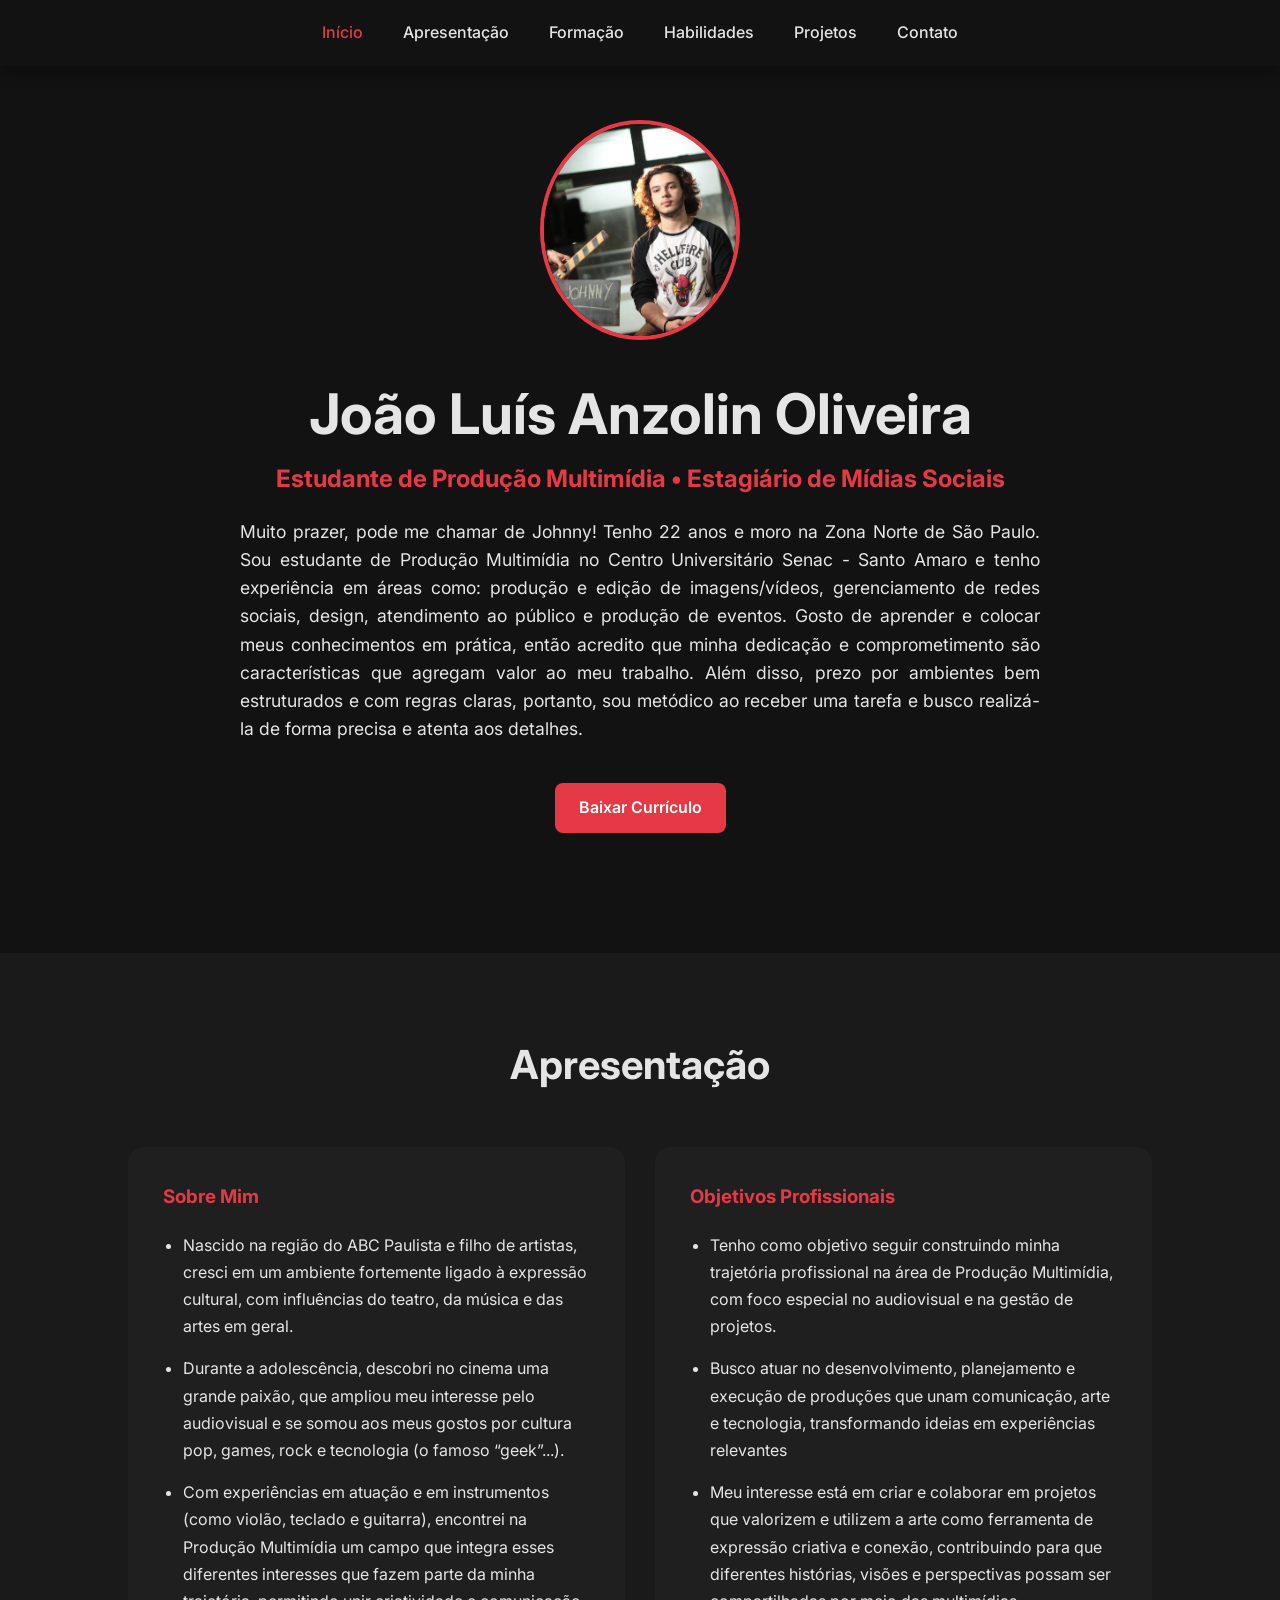
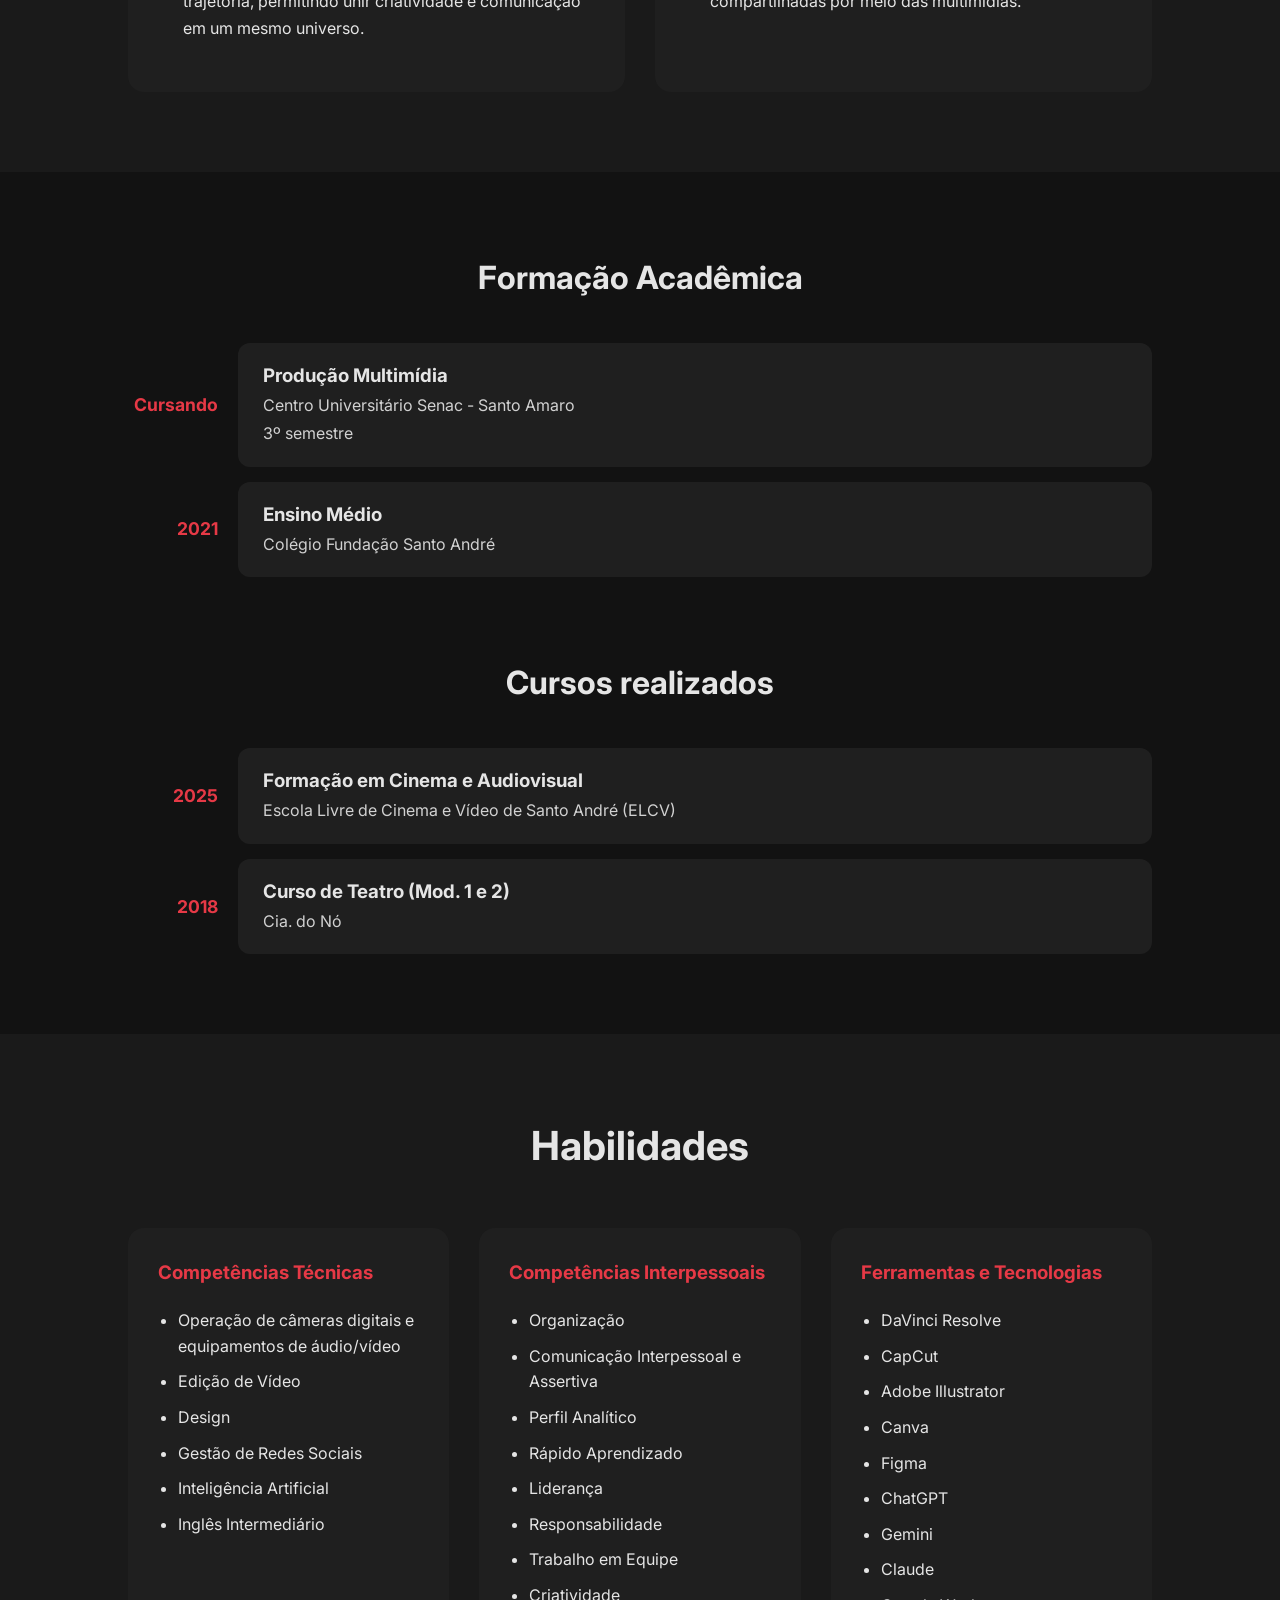
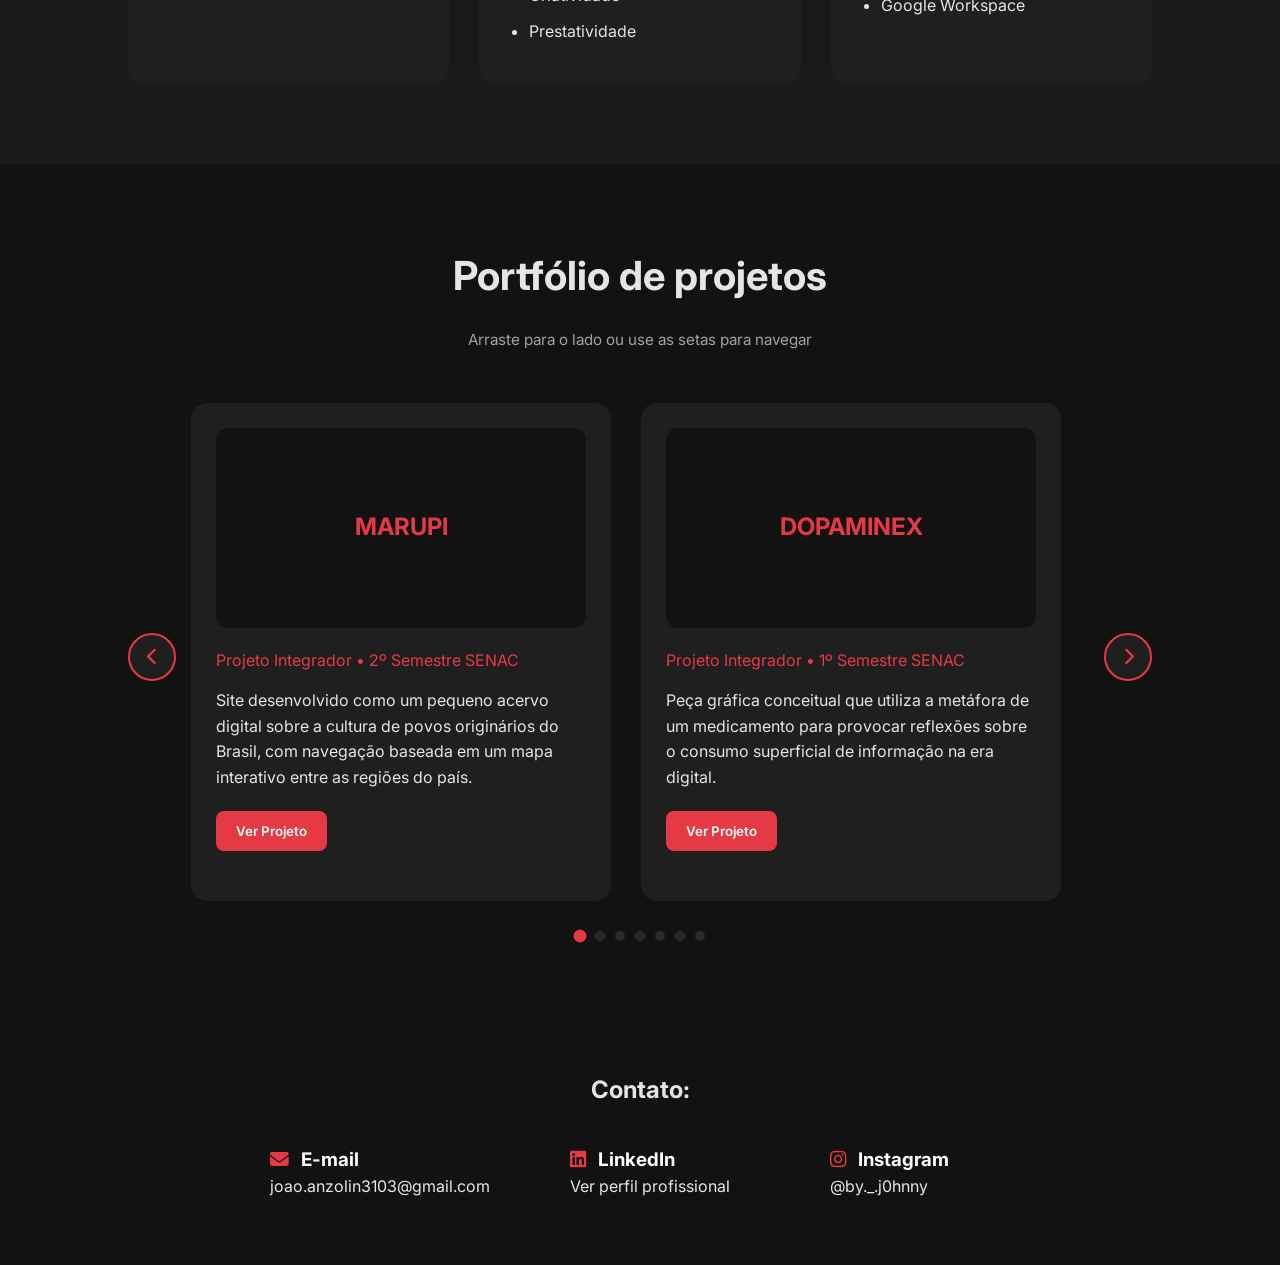
==== commit fc1ce087: "Update index.html" ====
--- a/index.html
+++ b/index.html
@@ -17,8 +17,7 @@
     <meta property="og:description" content="Portfólio de João Luís Anzolin Oliveira, estudante de Produção Multimídia e estagiário de Mídias Sociais. Conheça os projetos!">
     <meta property="og:image" content="img/perfil.jpg">
 
-    <!-- Trocar pela URL real onde o site for publicado -->
-    <meta property="og:url" content="https://.com.br">
+    <meta property="og:url" content="https://joao-oliveira3103.github.io/">
     <meta property="og:locale" content="pt_BR">
 
     <link rel="stylesheet" href="https://cdnjs.cloudflare.com/ajax/libs/font-awesome/6.7.2/css/all.min.css">
@@ -27,13 +26,6 @@
 </head>
 
 <body>
-
-    <!-- ============================================
-         LINK DE ACESSIBILIDADE
-         permitindo pular o menu e ir direto ao conteúdo
-    ============================================ -->
-
-    <a href="#conteudo-principal" class="skip-link">Pular para o conteúdo principal</a>
 
     <!-- ============================================
          HEADER
@@ -56,10 +48,6 @@
         </nav>
     </header>
 
-    <!-- ============================================
-         CONTEÚDO PRINCIPAL
-    ============================================ -->
-
     <main id="conteudo-principal">
 
         <!-- ===========================
@@ -72,7 +60,7 @@
 
             <h1>João Luís Anzolin Oliveira</h1>
 
-            <h2>Estagiário de Mídias Sociais</h2>
+            <h2>Estudante de Produção Multimídia  •  Estagiário de Mídias Sociais</h2>
 
             <p>
                 Muito prazer, pode me chamar de Johnny!
@@ -852,6 +840,13 @@
             </p>
 
             <p class="link-instagram">
+                <a href="https://marupi-caminhos.github.io/" target="_blank" rel="noopener">
+                    <i class="fa-solid fa-arrow-up-right-from-square"></i>
+                    Acessar o site do projeto
+                </a>
+            </p>
+
+            <p class="link-instagram">
                 <a href="https://www.instagram.com/marupi.caminhos?utm_source=ig_web_button_share_sheet&igsh=ZDNlZDc0MzIxNw=="
                    target="_blank">
                     <i class="fa-brands fa-instagram"></i>
@@ -1349,4 +1344,4 @@
 
 </body>
 
-</html>+</html>
--- a/css/style.css
+++ b/css/style.css
@@ -66,24 +66,6 @@
    ACESSIBILIDADE GERAL
 ========================= */
 
-.skip-link{
-    position:absolute;
-    top:-60px;
-    left:10px;
-    background:var(--accent);
-    color:var(--accent-contrast);
-    padding:10px 18px;
-    border-radius:8px;
-    font-weight:600;
-    text-decoration:none;
-    z-index:2000;
-    transition:top 0.3s;
-}
-
-.skip-link:focus{
-    top:10px;
-}
-
 a:focus-visible,
 button:focus-visible{
     outline:3px solid var(--accent);
@@ -378,6 +360,8 @@
 
 .projetos-grid{
     display:flex;
+    flex:1;
+    min-width:0;
     gap:30px;
     overflow-x:auto;
     scroll-snap-type:x mandatory;
@@ -421,6 +405,7 @@
     display:flex;
     justify-content:center;
     align-items:center;
+    text-align: center;
     font-size:1.5rem;
     font-weight:700;
     color:var(--accent);
@@ -757,17 +742,29 @@
     }
 
     .projeto-card{
-        flex:0 0 85%;
+        flex:0 0 88%;
     }
 
     .projetos-grid{
-        padding:10px 15% 20px 0;
+        padding:10px 6% 20px 0;
     }
 
     .carrossel-seta{
-        width:40px;
-        height:40px;
-        font-size:0.95rem;
+        position:absolute;
+        top:38%;
+        transform:translateY(-50%);
+        width:36px;
+        height:36px;
+        font-size:0.85rem;
+        z-index:2;
+    }
+
+    .carrossel-seta-anterior{
+        left:0;
+    }
+
+    .carrossel-seta-proxima{
+        right:0;
     }
 
     .modal-content{
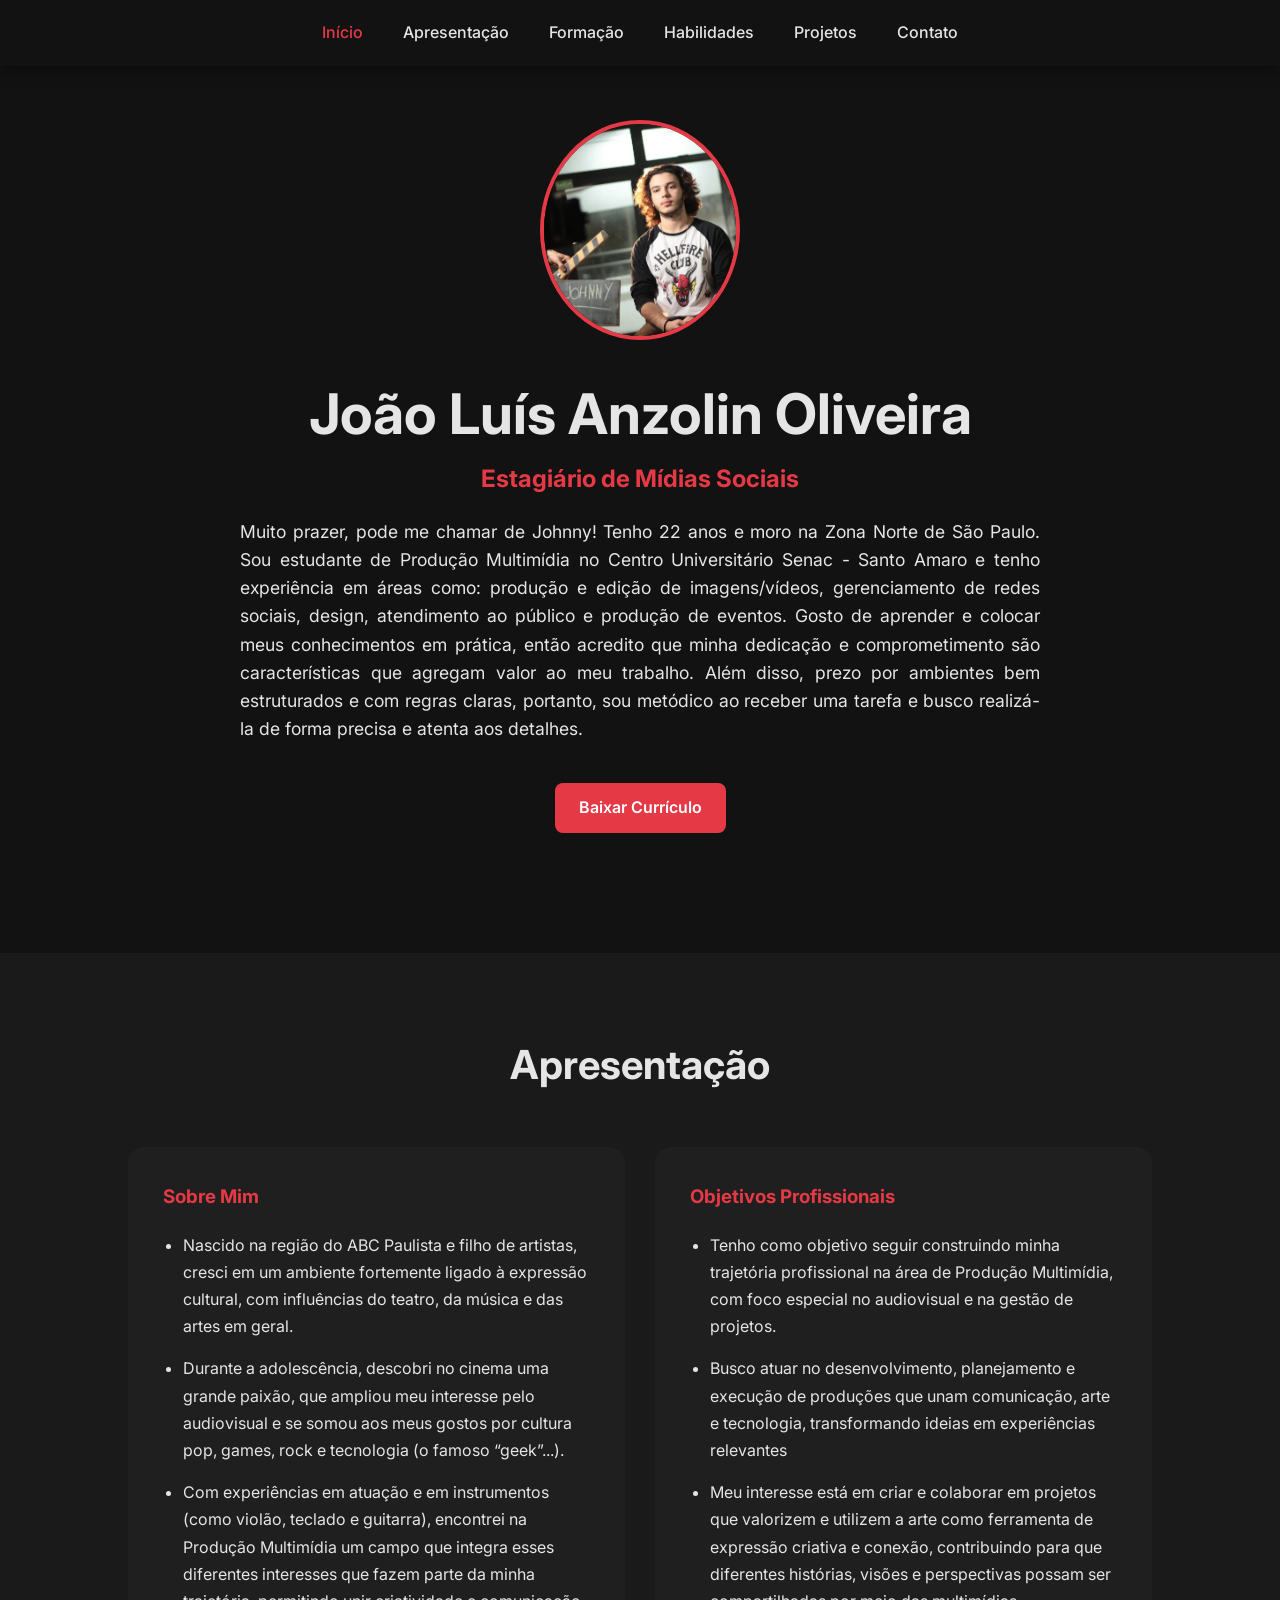
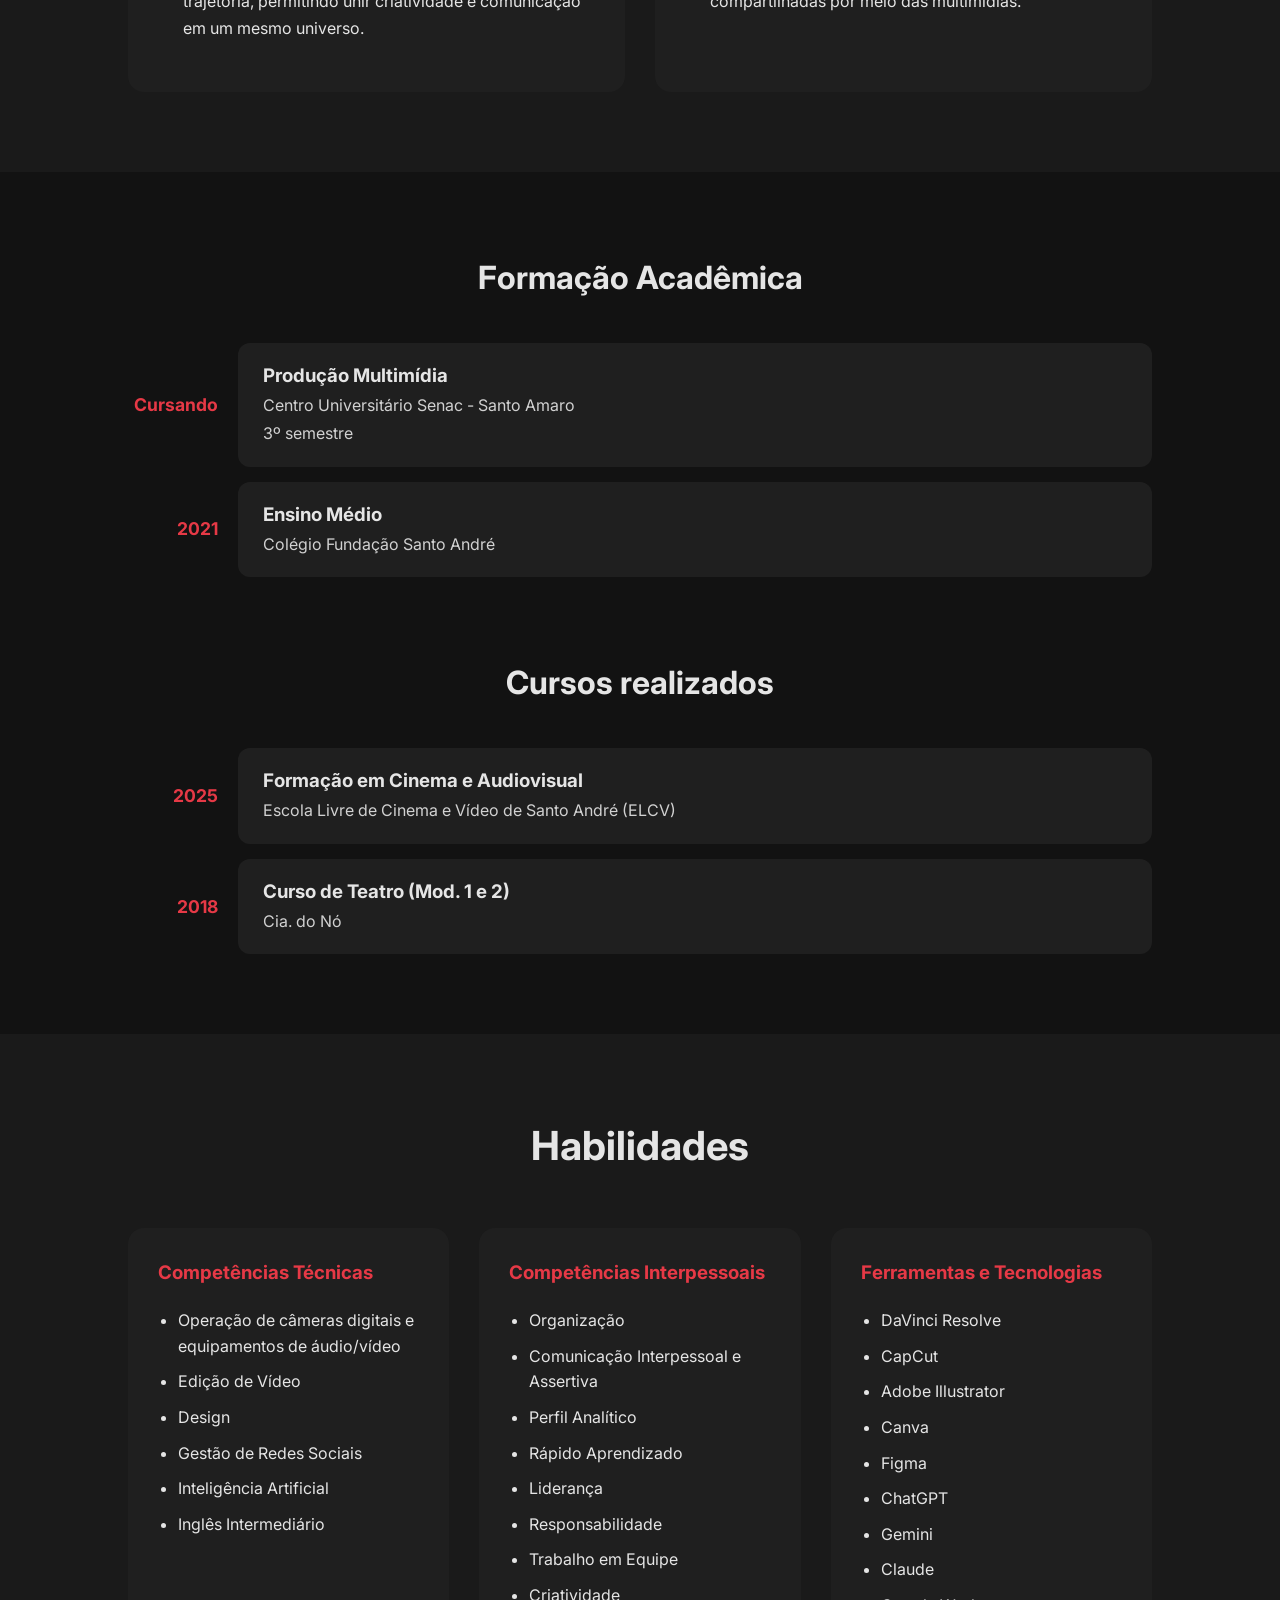
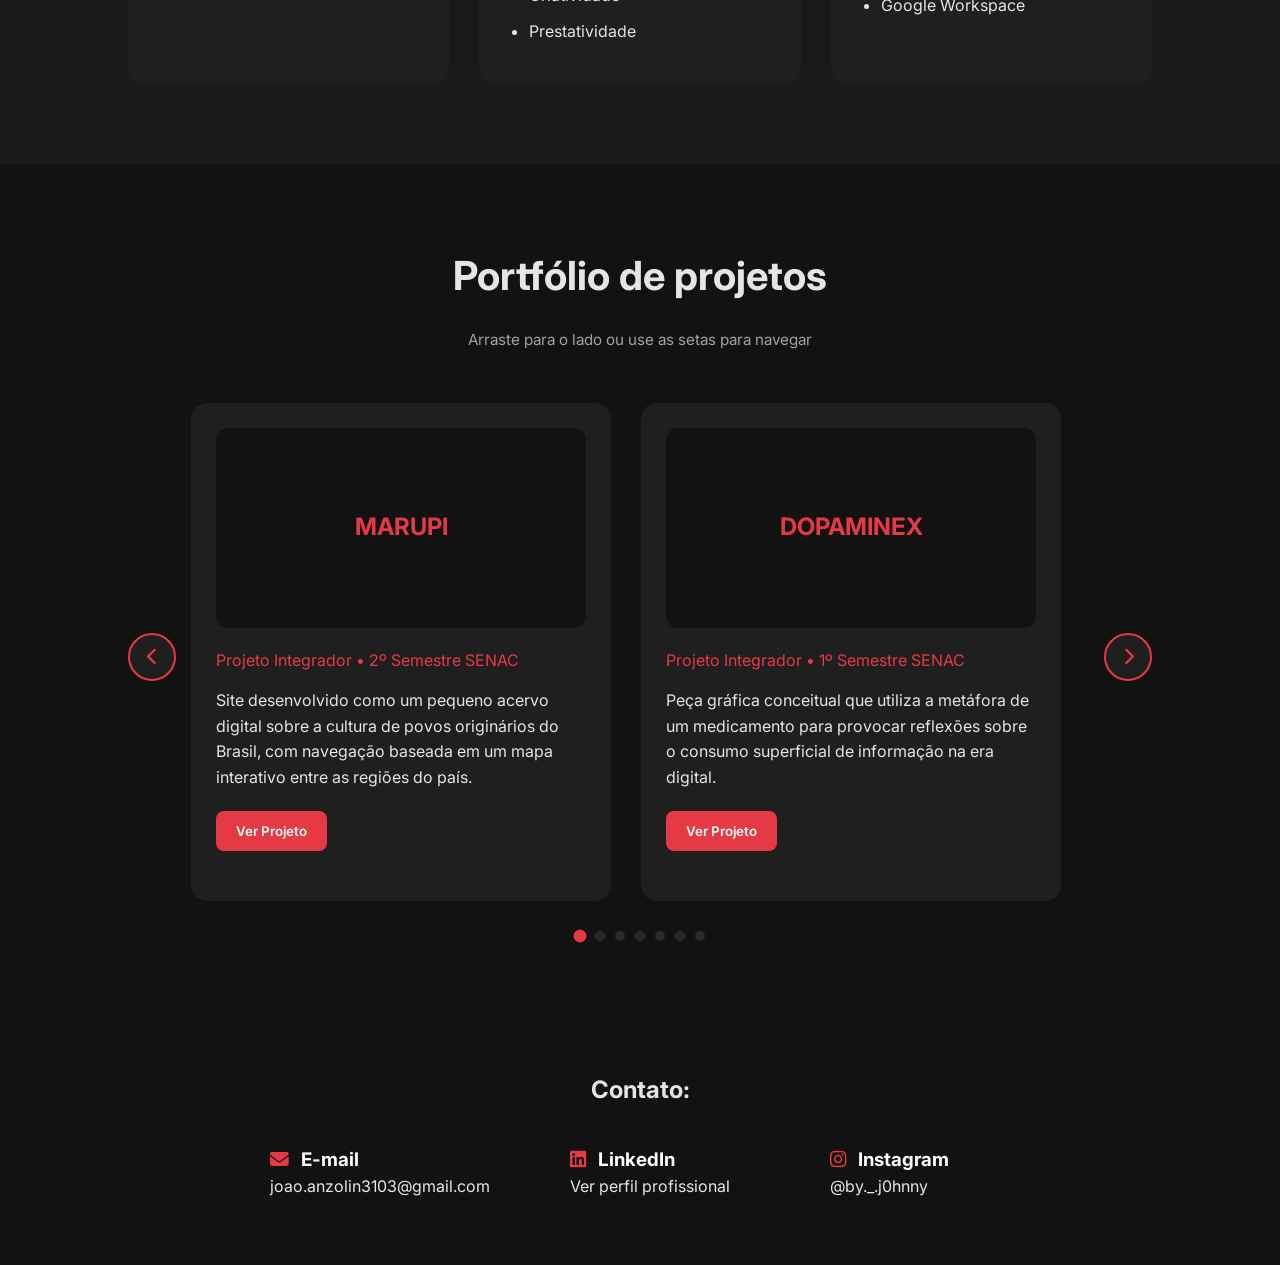
==== commit c98d2a9e: "Update index.html" ====
--- a/index.html
+++ b/index.html
@@ -60,7 +60,7 @@
 
             <h1>João Luís Anzolin Oliveira</h1>
 
-            <h2>Estudante de Produção Multimídia  •  Estagiário de Mídias Sociais</h2>
+            <h2>Estagiário de Mídias Sociais</h2>
 
             <p>
                 Muito prazer, pode me chamar de Johnny!
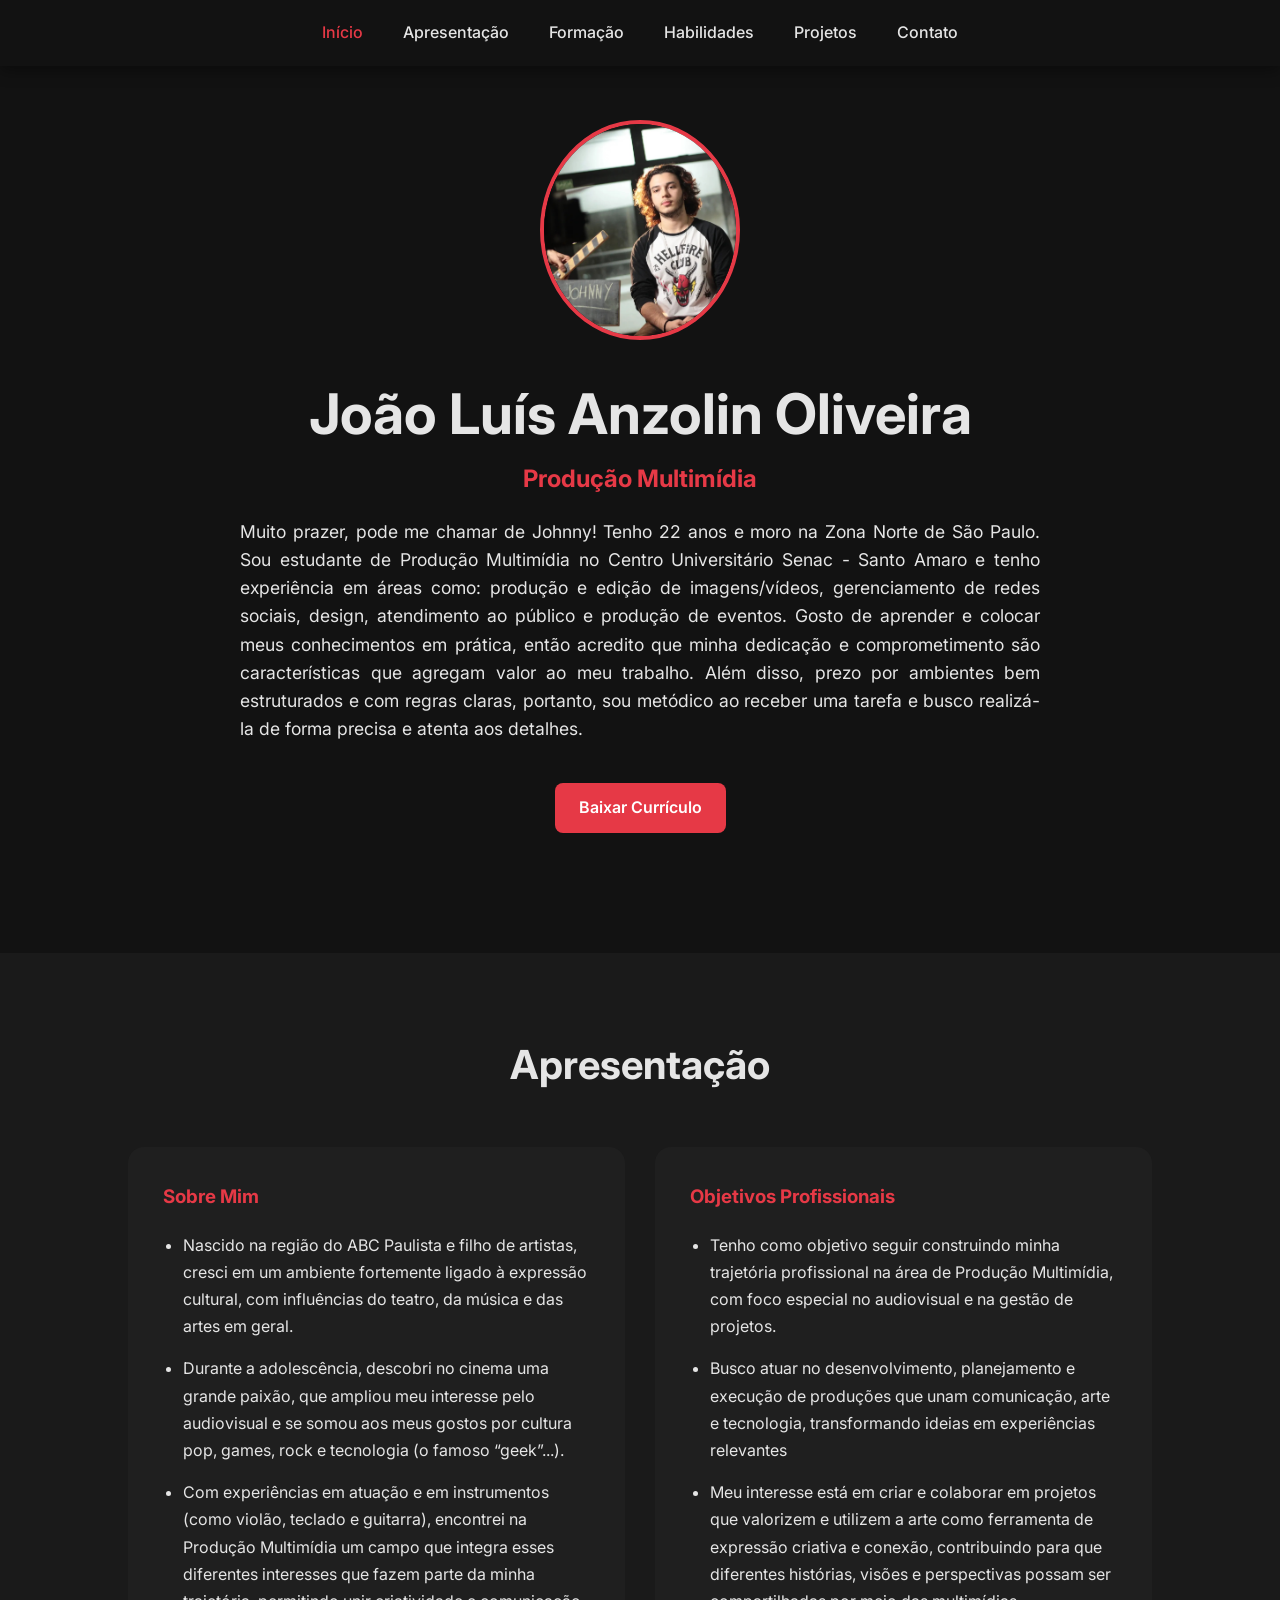
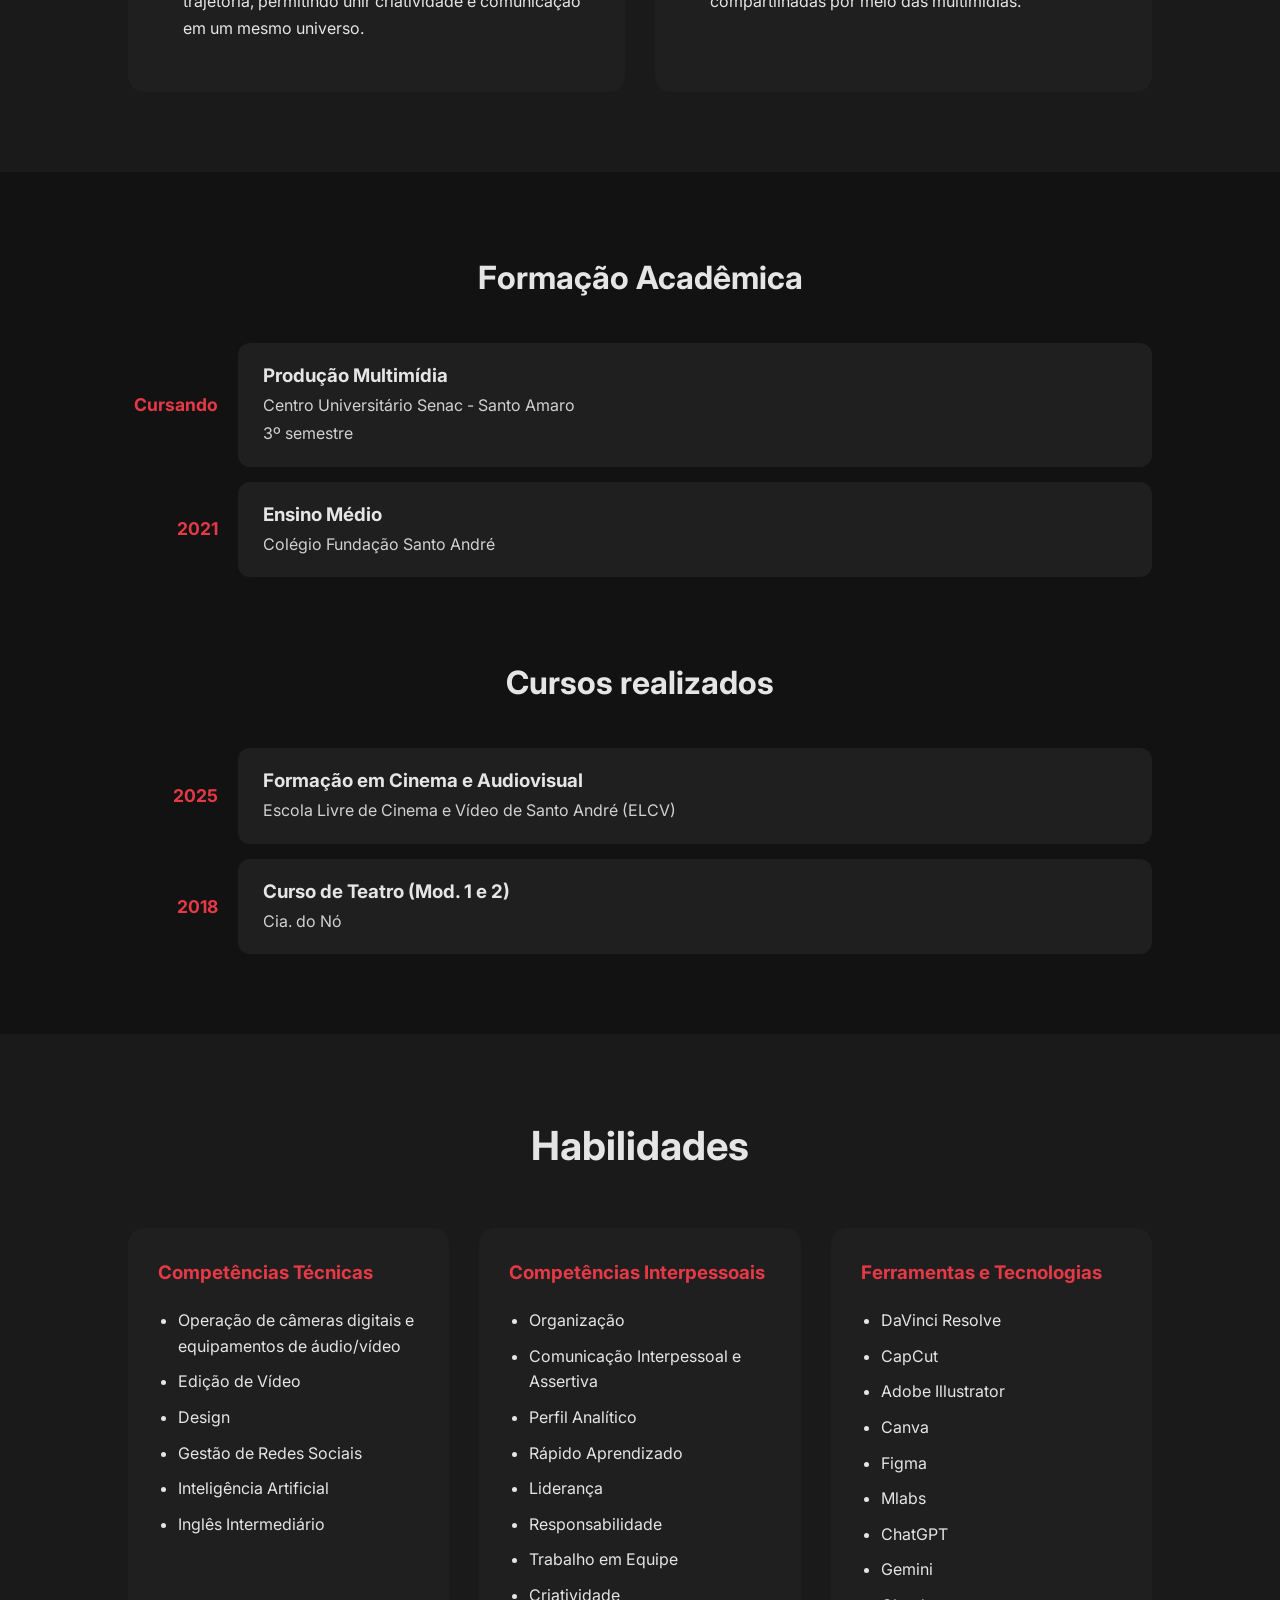
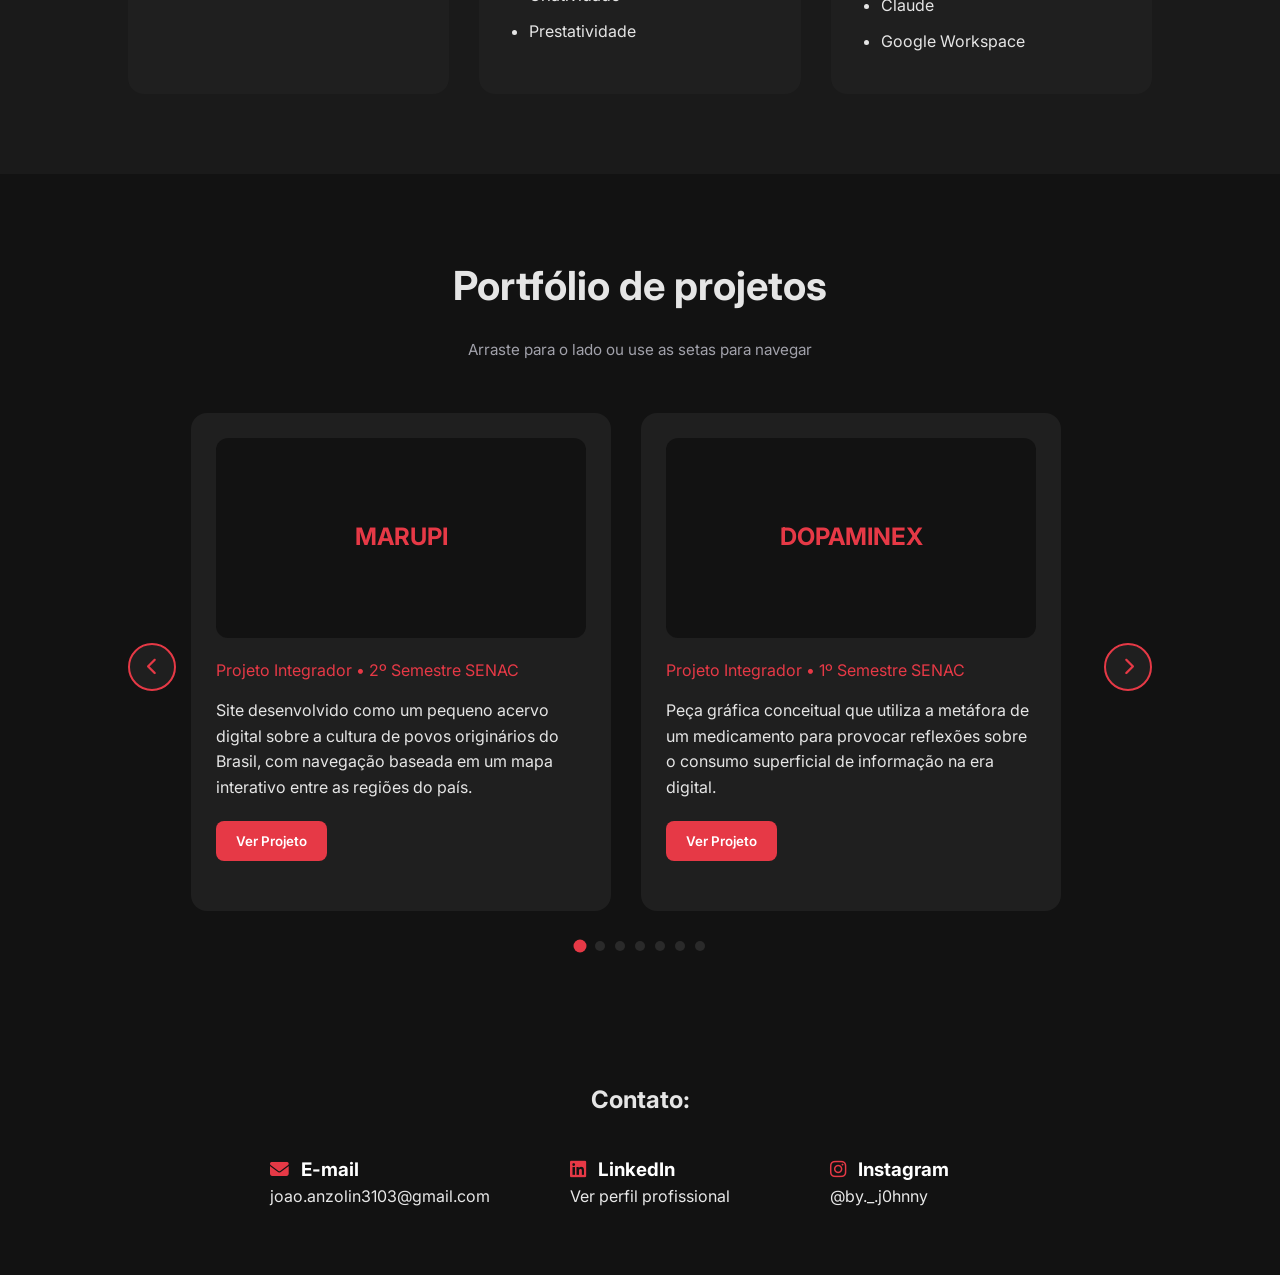
==== commit 71804d49: "Revise meta description and subtitle in index.html Updated the description meta tag and changed the " ====
--- a/index.html
+++ b/index.html
@@ -8,13 +8,13 @@
 
     <title>João Luís Anzolin Oliveira | Portfólio</title>
 
-    <meta name="description" content="Portfólio de João Luís Anzolin Oliveira, estudante de Produção Multimídia e estagiário de Mídias Sociais. Conheça os projetos!">
+    <meta name="description" content="Portfólio de João Luís Anzolin Oliveira, estudante de Produção Multimídia. Conheça os projetos!">
 
     <!-- Como o link do site aparece ao ser compartilhado
          (no WhatsApp, LinkedIn, Facebook, etc.) -->
     <meta property="og:type" content="website">
     <meta property="og:title" content="João Luís Anzolin Oliveira | Portfólio">
-    <meta property="og:description" content="Portfólio de João Luís Anzolin Oliveira, estudante de Produção Multimídia e estagiário de Mídias Sociais. Conheça os projetos!">
+    <meta property="og:description" content="Portfólio de João Luís Anzolin Oliveira, estudante de Produção Multimídia. Conheça os projetos!">
     <meta property="og:image" content="img/perfil.jpg">
 
     <meta property="og:url" content="https://joao-oliveira3103.github.io/">
@@ -60,7 +60,7 @@
 
             <h1>João Luís Anzolin Oliveira</h1>
 
-            <h2>Estagiário de Mídias Sociais</h2>
+            <h2>Produção Multimídia</h2>
 
             <p>
                 Muito prazer, pode me chamar de Johnny!
@@ -268,6 +268,7 @@
                             <li>Adobe Illustrator</li>
                             <li>Canva</li>
                             <li>Figma</li>
+                            <li>Mlabs</li>
                             <li>ChatGPT</li>
                             <li>Gemini</li>
                             <li>Claude</li>
